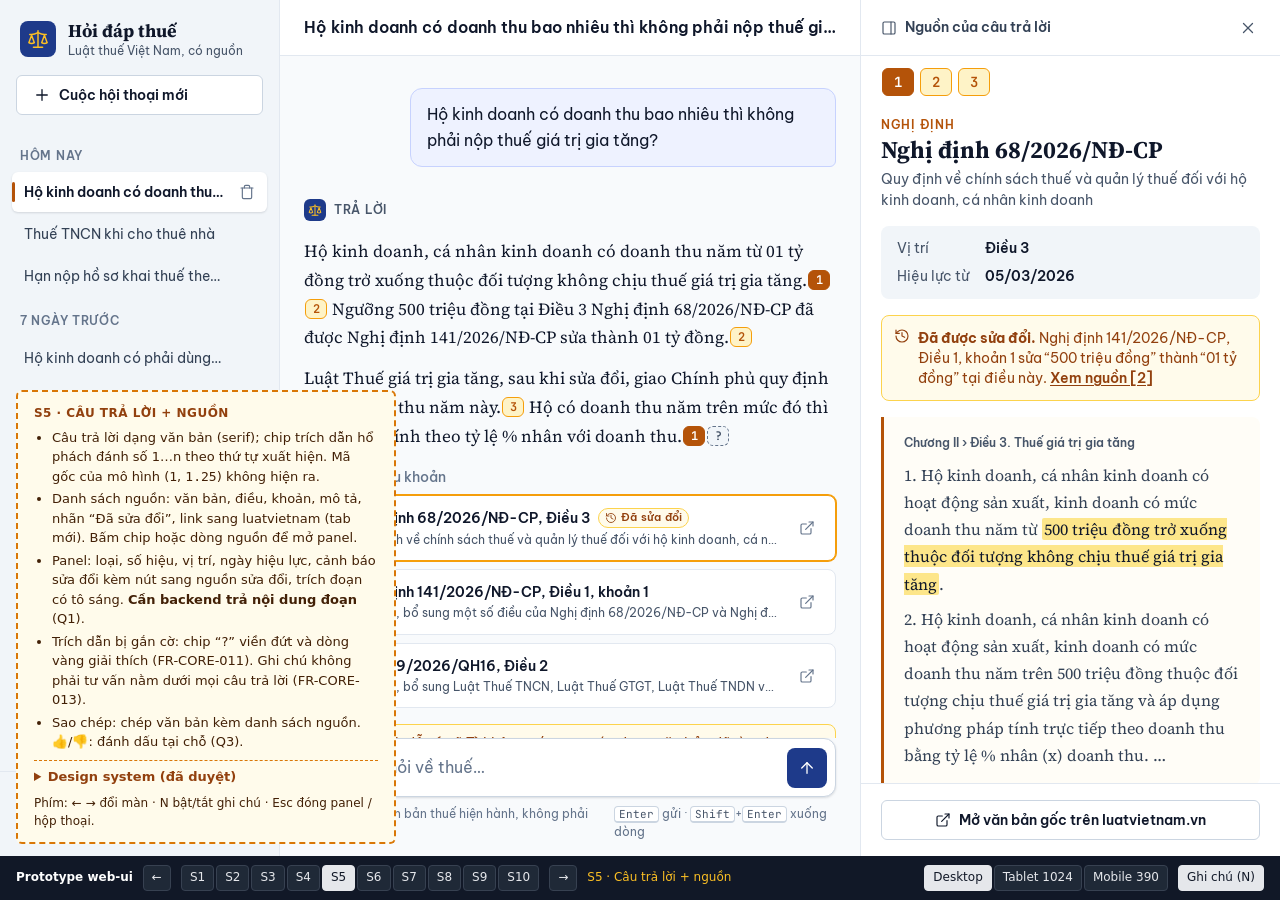
==== docs/discovery/prototypes/web-ui.html @ 2a1052ec "docs: add the web UI prototype and its notes - discovery input for the FastAPI page that replaces th" ====
<!doctype html>
<!--
  Prototype of branch feat/web-ui: the new web chat page (FastAPI + HTML/CSS/JS, replacing the Streamlit page).
  Discovery only: static page, simulated data, no backend call. Not product code and not a source of truth.
  Document names, numbers, dates, links and excerpts are the corpus's (data/enriched/chunks.jsonl, data/processed,
  2026-11-12 crawl); the questions, answers, history, timings and the flagged id are made up.
  Open directly in a browser from this folder. Notes: web-ui-notes.md.
  Screens are built by JS from TURNS/SCREENS below, in the shape the page's API is expected to return.
-->
<html lang="vi">
<head>
<meta charset="utf-8">
<meta name="viewport" content="width=device-width, initial-scale=1">
<title>Hỏi đáp thuế · Prototype</title>
<link rel="icon" href="data:image/svg+xml,%3Csvg xmlns='http://www.w3.org/2000/svg' viewBox='0 0 32 32'%3E%3Crect width='32' height='32' rx='7' fill='%231e3a8a'/%3E%3Cpath d='M16 8v16M10 24h12M8 12h3c2 0 3.5-.6 5-1.4 1.5.8 3 1.4 5 1.4h3M8 12l-2.5 6.5c.7.5 1.6.8 2.5.8s1.8-.3 2.5-.8zM24 12l-2.5 6.5c.7.5 1.6.8 2.5.8s1.8-.3 2.5-.8z' fill='none' stroke='%23fbbf24' stroke-width='1.6' stroke-linecap='round' stroke-linejoin='round'/%3E%3C/svg%3E">
<link rel="preconnect" href="https://fonts.googleapis.com"><link rel="preconnect" href="https://fonts.gstatic.com" crossorigin>
<link rel="stylesheet" href="https://fonts.googleapis.com/css2?family=Be+Vietnam+Pro:wght@400;500;600;700&family=JetBrains+Mono:wght@500;600&family=Source+Serif+4:opsz,wght@8..60,400;8..60,600;8..60,700&display=swap">
<style>
/* =====================================================================
   DESIGN TOKENS — "Văn bản pháp lý" (Trust & Authority, Swiss minimal)
   Approved 2026-11-18. The product stylesheet starts from this block.
   ===================================================================== */
:root {
  /* color — brand */
  --primary: #1e3a8a;          /* navy: primary button, links, focus */
  --primary-hover: #1e40af;
  --primary-soft: #eef2ff;     /* selected row, user bubble */
  --primary-soft-line: #c7d2fe;
  --on-primary: #ffffff;
  --accent: #b45309;           /* amber: citation chips, brand mark */
  --accent-soft: #fef3c7;
  --accent-line: #f59e0b;
  --brand-gold: #fbbf24;       /* scale icon on navy */
  /* color — neutrals */
  --bg: #f8fafc;
  --surface: #ffffff;
  --surface-2: #f1f5f9;        /* sidebar, facts box */
  --line: #e2e8f0;
  --line-strong: #cbd5e1;
  --ink: #0f172a;              /* 17.9:1 on --surface */
  --ink-2: #334155;            /* 10.4:1 */
  --muted: #475569;            /* 7.6:1 */
  --subtle: #64748b;           /* 4.8:1, captions only */
  /* color — status (always with an icon and text) */
  --warn-bg: #fffbeb; --warn-line: #fcd34d; --warn-ink: #92400e;
  --bad-bg: #fef2f2; --bad-line: #fca5a5; --bad-ink: #b91c1c; --bad: #dc2626;
  --ok-ink: #15803d;
  --excerpt-bg: #fffdf7; --mark: #fde68a;
  /* type */
  --font-ui: "Be Vietnam Pro", system-ui, -apple-system, "Segoe UI", sans-serif;
  --font-doc: "Source Serif 4", Georgia, "Times New Roman", serif;
  --font-mono: "JetBrains Mono", ui-monospace, Consolas, monospace;
  --fs-12: 12px; --fs-14: 14px; --fs-16: 16px; --fs-17: 17px; --fs-18: 18px; --fs-24: 24px; --fs-32: 32px;
  --lh-body: 1.65; --lh-ui: 1.45;
  /* space (4/8 grid) */
  --s-1: 4px; --s-2: 8px; --s-3: 12px; --s-4: 16px; --s-5: 20px; --s-6: 24px; --s-8: 32px; --s-10: 40px; --s-12: 48px;
  /* shape + depth */
  --r-sm: 6px; --r-md: 8px; --r-lg: 12px; --r-pill: 999px;
  --shadow-1: 0 1px 2px rgb(15 23 42 / .06), 0 1px 3px rgb(15 23 42 / .08);
  --shadow-2: 0 8px 24px rgb(15 23 42 / .12), 0 2px 6px rgb(15 23 42 / .08);
  --focus: 0 0 0 2px var(--surface), 0 0 0 4px var(--primary);
  --scrim: rgb(15 23 42 / .45);
  /* motion */
  --t-fast: 150ms; --t-base: 220ms; --ease-out: cubic-bezier(.2,.8,.2,1);
  /* layout */
  --w-sidebar: 280px; --w-panel: 420px; --w-read: 760px;
  /* z (inside .app) */
  --z-drawer: 40; --z-dialog: 50; --z-toast: 60;
}

/* ---------- base ---------- */
*, *::before, *::after { box-sizing: border-box; }
html, body { margin: 0; height: 100%; }
body { font-family: var(--font-ui); font-size: var(--fs-16); line-height: var(--lh-ui); color: var(--ink); background: var(--bg); -webkit-font-smoothing: antialiased; }
button, input, textarea { font: inherit; color: inherit; }
button { cursor: pointer; }
button:disabled { cursor: not-allowed; }
a { color: var(--primary); text-underline-offset: 2px; }
:focus-visible { outline: none; box-shadow: var(--focus); border-radius: var(--r-sm); }
.icon { width: 18px; height: 18px; flex: none; fill: none; stroke: currentColor; stroke-width: 1.75; stroke-linecap: round; stroke-linejoin: round; }
.icon-sm { width: 16px; height: 16px; }
.icon-xs { width: 12px; height: 12px; }
.sr-only { position: absolute; width: 1px; height: 1px; overflow: hidden; clip: rect(0 0 0 0); white-space: nowrap; }
.skip { position: absolute; left: var(--s-4); top: -60px; z-index: 200; background: var(--primary); color: var(--on-primary); padding: var(--s-2) var(--s-4); border-radius: var(--r-sm); }
.skip:focus { top: var(--s-4); }

/* ---------- buttons ---------- */
.btn { display: inline-flex; align-items: center; justify-content: center; gap: var(--s-2); min-height: 40px; padding: 0 var(--s-4); border-radius: var(--r-sm); border: 1px solid transparent; font-size: var(--fs-14); font-weight: 600; text-decoration: none; transition: background var(--t-fast), border-color var(--t-fast), color var(--t-fast); }
.btn-primary { background: var(--primary); color: var(--on-primary); }
.btn-primary:hover:not(:disabled) { background: var(--primary-hover); }
.btn-primary:disabled { background: var(--line-strong); color: var(--surface); }
.btn-outline { background: var(--surface); border-color: var(--line-strong); color: var(--ink); }
.btn-outline:hover { border-color: var(--primary); color: var(--primary); }
.btn-danger { background: var(--bad); color: #fff; }
.btn-danger:hover { background: var(--bad-ink); }
.btn-ghost { background: transparent; color: var(--muted); }
.btn-ghost:hover { background: var(--surface-2); color: var(--ink); }
.btn-icon { width: 40px; padding: 0; }
.btn-icon.sm { width: 32px; min-height: 32px; }
.btn[aria-pressed="true"] { color: var(--primary); background: var(--primary-soft); }
.spinner { width: 18px; height: 18px; border-radius: 50%; border: 2px solid currentColor; border-right-color: transparent; animation: spin .8s linear infinite; flex: none; }
@keyframes spin { to { transform: rotate(360deg); } }

/* ---------- prototype stage + device frames ---------- */
.stage { height: calc(100dvh - 44px); display: flex; align-items: center; justify-content: center; overflow: auto; }
.device { container: app / inline-size; position: relative; flex: none; width: 100%; height: 100%; }
.stage[data-device="tablet"], .stage[data-device="mobile"] { background: #1f2937; }
.stage[data-device="tablet"] .device { width: 1024px; height: min(768px, calc(100% - 32px)); border-radius: 12px; overflow: hidden; box-shadow: 0 20px 60px rgb(0 0 0 / .45); }
.stage[data-device="mobile"] .device { width: 390px; height: min(844px, calc(100% - 32px)); border-radius: 28px; overflow: hidden; box-shadow: 0 0 0 8px #0b0f19, 0 20px 60px rgb(0 0 0 / .5); }

/* ---------- app shell ---------- */
.app { position: relative; overflow: hidden; display: grid; grid-template-columns: var(--w-sidebar) minmax(0, 1fr) var(--w-panel); grid-template-rows: minmax(0, 1fr); height: 100%; background: var(--bg); }
.app.panel-closed { grid-template-columns: var(--w-sidebar) minmax(0, 1fr) 0; }
.app.panel-closed .panel { visibility: hidden; }

/* ---------- sidebar ---------- */
.sidebar { display: flex; flex-direction: column; min-height: 0; background: var(--surface-2); border-right: 1px solid var(--line); }
.brand { display: flex; align-items: center; gap: var(--s-3); padding: var(--s-5) var(--s-5) var(--s-4); }
.brand-mark { width: 36px; height: 36px; border-radius: var(--r-md); background: var(--primary); display: grid; place-items: center; color: var(--brand-gold); flex: none; }
.brand-mark .icon { width: 22px; height: 22px; stroke-width: 1.6; }
.brand-name { font-family: var(--font-doc); font-weight: 700; font-size: var(--fs-18); line-height: 1.2; }
.brand-sub { font-size: var(--fs-12); color: var(--muted); }
.side-close { display: none; margin-left: auto; }
.side-new { margin: 0 var(--s-4) var(--s-4); }
.side-new .btn { width: 100%; justify-content: flex-start; }
.history { flex: 1; overflow-y: auto; padding: 0 var(--s-3) var(--s-4); }
.history h2 { font-size: var(--fs-12); font-weight: 600; color: var(--subtle); text-transform: uppercase; letter-spacing: .06em; margin: var(--s-4) var(--s-2) var(--s-2); }
.history ul { list-style: none; margin: 0; padding: 0; display: flex; flex-direction: column; gap: 2px; }
.hist-row { position: relative; display: flex; align-items: center; border-radius: var(--r-sm); }
.hist-row:hover { background: var(--line); }
.hist-item { flex: 1; min-width: 0; display: flex; align-items: center; min-height: 40px; padding: var(--s-2) var(--s-2) var(--s-2) var(--s-3); border: 0; border-radius: var(--r-sm); background: transparent; text-align: left; font-size: var(--fs-14); color: var(--ink-2); }
.hist-item span { flex: 1; min-width: 0; overflow: hidden; text-overflow: ellipsis; white-space: nowrap; }
.hist-del { opacity: 0; color: var(--subtle); margin-right: 4px; }
.hist-row:hover .hist-del, .hist-row:focus-within .hist-del, .hist-row.current .hist-del { opacity: 1; }
.hist-del:hover { color: var(--bad-ink); background: var(--bad-bg); }
.hist-row.current { background: var(--surface); box-shadow: var(--shadow-1); }
.hist-row.current .hist-item { color: var(--ink); font-weight: 600; }
.hist-row.current::before { content: ""; position: absolute; left: 0; top: 10px; bottom: 10px; width: 3px; border-radius: 2px; background: var(--accent); }
.hist-empty { margin: var(--s-6) var(--s-2); padding: var(--s-4); border: 1px dashed var(--line-strong); border-radius: var(--r-md); font-size: var(--fs-14); color: var(--muted); text-align: center; }
.hist-empty .icon { width: 24px; height: 24px; color: var(--subtle); margin-bottom: var(--s-2); }
.side-foot { border-top: 1px solid var(--line); padding: var(--s-4) var(--s-5); font-size: var(--fs-12); color: var(--muted); display: flex; gap: var(--s-2); }
.side-foot button { all: unset; cursor: pointer; color: var(--primary); font-weight: 600; text-decoration: underline; text-underline-offset: 2px; }
.side-foot button:focus-visible { box-shadow: var(--focus); }

/* ---------- main column ---------- */
.main { display: flex; flex-direction: column; min-width: 0; min-height: 0; background: var(--bg); }
.topbar { display: flex; align-items: center; gap: var(--s-2); min-height: 56px; padding: 0 var(--s-4) 0 var(--s-6); border-bottom: 1px solid var(--line); background: var(--surface); }
.topbar h1 { flex: 1; min-width: 0; margin: 0; font-size: var(--fs-16); font-weight: 600; overflow: hidden; text-overflow: ellipsis; white-space: nowrap; }
.topbar .only-narrow { display: none; }
.thread { flex: 1; overflow-y: auto; }
.thread-inner { max-width: var(--w-read); min-height: 100%; margin: 0 auto; padding: var(--s-8) var(--s-6) var(--s-12); display: flex; flex-direction: column; gap: var(--s-8); }
.thread-inner.center { justify-content: center; }

/* user turn */
.q { align-self: flex-end; max-width: 80%; background: var(--primary-soft); border: 1px solid var(--primary-soft-line); padding: var(--s-3) var(--s-4); border-radius: var(--r-lg) var(--r-lg) var(--r-sm) var(--r-lg); line-height: var(--lh-body); overflow-wrap: anywhere; }

/* assistant turn: a document, not a bubble */
.a { display: flex; flex-direction: column; gap: var(--s-4); }
.a-head { display: flex; align-items: center; gap: var(--s-2); font-size: var(--fs-12); font-weight: 600; color: var(--muted); text-transform: uppercase; letter-spacing: .06em; }
.a-head .dot { width: 22px; height: 22px; border-radius: 6px; background: var(--primary); color: var(--brand-gold); display: grid; place-items: center; }
.a-head .dot .icon { width: 14px; height: 14px; }
.a-head .live { text-transform: none; letter-spacing: 0; font-weight: 500; display: inline-flex; align-items: center; gap: var(--s-2); color: var(--primary); }
.a-head .live .spinner { width: 14px; height: 14px; }
.a-head .elapsed { font-variant-numeric: tabular-nums; color: var(--subtle); text-transform: none; letter-spacing: 0; font-weight: 400; }
.a-body { font-family: var(--font-doc); font-size: var(--fs-17); line-height: 1.7; }
.a-body p { margin: 0 0 var(--s-3); }
.a-body p:last-child { margin-bottom: 0; }
.a-body.nf { color: var(--ink-2); }

/* citation chip — the signature element */
.cite { display: inline-flex; align-items: center; justify-content: center; min-width: 22px; height: 20px; margin: 0 1px; padding: 0 5px; vertical-align: 2px; border: 1px solid var(--accent-line); border-radius: var(--r-sm); background: var(--accent-soft); color: var(--accent); font-family: var(--font-mono); font-size: var(--fs-12); font-weight: 600; line-height: 1; transition: background var(--t-fast), color var(--t-fast); }
button.cite:hover, .cite[aria-current="true"] { background: var(--accent); color: #fff; border-color: var(--accent); }
.cite.flag { border-style: dashed; border-color: var(--subtle); background: var(--surface-2); color: var(--muted); }

/* sources */
.sources h3 { margin: 0 0 var(--s-2); font-size: var(--fs-14); font-weight: 600; color: var(--ink-2); }
.sources h3 .count { font-weight: 500; color: var(--subtle); }
.src-list { list-style: none; margin: 0; padding: 0; display: grid; gap: var(--s-2); }
.src { display: grid; grid-template-columns: auto minmax(0, 1fr) auto; align-items: center; gap: var(--s-3); padding: var(--s-3); border: 1px solid var(--line); border-radius: var(--r-md); background: var(--surface); transition: border-color var(--t-fast), box-shadow var(--t-fast); }
.src:hover { border-color: var(--line-strong); box-shadow: var(--shadow-1); }
.src.active { border-color: var(--accent-line); box-shadow: 0 0 0 1px var(--accent-line); }
.src-open { all: unset; display: contents; cursor: pointer; }
.src-open:focus-visible .src-title { box-shadow: var(--focus); }
.src .cite { margin: 0; }
.src-title { min-width: 0; font-size: var(--fs-14); font-weight: 600; color: var(--ink); border-radius: 2px; }
.src-title .name { display: flex; align-items: center; gap: var(--s-2); flex-wrap: wrap; }
.src-meta { display: block; font-size: var(--fs-12); color: var(--muted); font-weight: 400; margin-top: 2px; overflow: hidden; text-overflow: ellipsis; white-space: nowrap; }
.tag { display: inline-flex; align-items: center; gap: 4px; padding: 1px 6px; border-radius: var(--r-pill); font-size: 11px; font-weight: 600; letter-spacing: .02em; }
.tag-amended { background: var(--warn-bg); color: var(--warn-ink); border: 1px solid var(--warn-line); }
.src-ext { color: var(--subtle); display: inline-grid; place-items: center; width: 32px; height: 32px; border-radius: var(--r-sm); }
.src-ext:hover { color: var(--primary); background: var(--surface-2); }

/* callouts */
.callout { display: flex; gap: var(--s-2); align-items: flex-start; padding: var(--s-2) var(--s-3); border-radius: var(--r-md); font-size: var(--fs-14); line-height: var(--lh-ui); }
.callout .icon { margin-top: 1px; }
.callout-warn { background: var(--warn-bg); border: 1px solid var(--warn-line); color: var(--warn-ink); }
.callout-bad { background: var(--bad-bg); border: 1px solid var(--bad-line); color: var(--bad-ink); padding: var(--s-3) var(--s-4); }
.callout-bad .row { display: flex; gap: var(--s-2); margin-top: var(--s-3); }
.callout-tip { background: var(--surface); border: 1px solid var(--line); color: var(--ink-2); padding: var(--s-3) var(--s-4); }
.callout-tip ul { margin: var(--s-1) 0 0; padding-left: 18px; }
.callout-info { color: var(--muted); padding-left: 0; }

/* answer actions */
.a-actions { display: flex; align-items: center; gap: var(--s-1); margin-top: calc(var(--s-2) * -1); }
.a-actions .sep { flex: 1; }
.a-actions .time { font-size: var(--fs-12); color: var(--subtle); }

/* skeleton */
.skel { display: flex; flex-direction: column; gap: 10px; }
.skel i { display: block; height: 14px; border-radius: 4px; background: linear-gradient(90deg, var(--surface-2) 0%, var(--line) 50%, var(--surface-2) 100%); background-size: 200% 100%; animation: shimmer 1.4s ease-in-out infinite; }
@keyframes shimmer { from { background-position: 100% 0; } to { background-position: -100% 0; } }

/* status card (index loading / failed) */
.status { align-self: center; width: 100%; max-width: 520px; text-align: center; padding: var(--s-10) var(--s-8); background: var(--surface); border: 1px solid var(--line); border-radius: var(--r-lg); box-shadow: var(--shadow-1); }
.status .badge { width: 48px; height: 48px; margin: 0 auto var(--s-4); border-radius: 50%; display: grid; place-items: center; background: var(--primary-soft); color: var(--primary); }
.status .badge .spinner { width: 22px; height: 22px; }
.status.bad .badge { background: var(--bad-bg); color: var(--bad-ink); }
.status h2 { margin: 0; font-family: var(--font-doc); font-size: var(--fs-24); line-height: 1.3; }
.status p { margin: var(--s-2) 0 0; color: var(--muted); font-size: var(--fs-14); }
.status .bar { height: 4px; margin: var(--s-6) auto 0; max-width: 280px; border-radius: 2px; background: var(--surface-2); overflow: hidden; }
.status .bar i { display: block; width: 40%; height: 100%; background: var(--primary); border-radius: 2px; animation: indet 1.6s ease-in-out infinite; }
@keyframes indet { from { transform: translateX(-100%); } to { transform: translateX(250%); } }
.status .actions { margin-top: var(--s-6); display: flex; gap: var(--s-2); justify-content: center; }
.status code { font-family: var(--font-mono); font-size: var(--fs-12); background: var(--surface-2); padding: 1px 4px; border-radius: 4px; }

/* welcome */
.welcome { display: flex; flex-direction: column; gap: var(--s-4); }
.welcome .brand-mark { width: 48px; height: 48px; border-radius: var(--r-lg); }
.welcome .brand-mark .icon { width: 28px; height: 28px; }
.welcome h2 { margin: var(--s-2) 0 0; font-family: var(--font-doc); font-size: var(--fs-32); line-height: 1.2; font-weight: 700; text-wrap: balance; }
.welcome > p { margin: 0; color: var(--muted); font-size: var(--fs-16); line-height: var(--lh-body); }
.welcome ul { list-style: none; margin: var(--s-2) 0 0; padding: 0; display: grid; gap: var(--s-3); }
.welcome li { display: flex; gap: var(--s-3); align-items: flex-start; padding: var(--s-3) var(--s-4); background: var(--surface); border: 1px solid var(--line); border-radius: var(--r-md); font-size: var(--fs-14); color: var(--ink-2); }
.welcome li .ic { width: 32px; height: 32px; flex: none; border-radius: var(--r-sm); display: grid; place-items: center; background: var(--accent-soft); color: var(--accent); }
.welcome li b { display: block; color: var(--ink); margin-bottom: 2px; }

/* composer */
.composer-wrap { padding: 0 var(--s-6) var(--s-4); background: linear-gradient(to bottom, rgb(248 250 252 / 0), var(--bg) 24px); }
.composer { max-width: var(--w-read); margin: 0 auto; display: flex; align-items: flex-end; gap: var(--s-2); padding: var(--s-2) var(--s-2) var(--s-2) var(--s-4); background: var(--surface); border: 1px solid var(--line-strong); border-radius: var(--r-lg); box-shadow: var(--shadow-1); transition: border-color var(--t-fast), box-shadow var(--t-fast); }
.composer:focus-within { border-color: var(--primary); box-shadow: 0 0 0 3px rgb(30 58 138 / .15); }
.composer textarea { flex: 1; min-height: 40px; max-height: 200px; resize: none; border: 0; outline: 0; background: transparent; padding: 9px 0; font-size: var(--fs-16); line-height: 1.4; }
.composer textarea::placeholder { color: var(--subtle); }
.composer textarea:disabled { cursor: not-allowed; }
.composer.is-disabled { background: var(--surface-2); box-shadow: none; }
.composer .btn-primary { width: 40px; padding: 0; border-radius: var(--r-md); }
.composer-hint { max-width: var(--w-read); margin: var(--s-2) auto 0; display: flex; justify-content: space-between; gap: var(--s-4); font-size: var(--fs-12); color: var(--subtle); }
kbd { font-family: var(--font-mono); font-size: 11px; padding: 0 4px; border: 1px solid var(--line-strong); border-bottom-width: 2px; border-radius: 4px; background: var(--surface); color: var(--muted); }

/* ---------- source panel ---------- */
.panel { display: flex; flex-direction: column; min-height: 0; background: var(--surface); border-left: 1px solid var(--line); }
.panel-head { position: relative; display: flex; align-items: center; gap: var(--s-2); min-height: 56px; padding: 0 var(--s-3) 0 var(--s-5); border-bottom: 1px solid var(--line); }
.panel-head h2 { flex: 1; margin: 0; font-size: var(--fs-14); font-weight: 600; color: var(--ink-2); }
.panel-tabs { display: flex; gap: var(--s-1); padding: var(--s-3) var(--s-5) 0; }
.panel-tabs .cite { height: 28px; min-width: 32px; font-size: var(--fs-14); }
.panel-body { flex: 1; overflow-y: auto; padding: var(--s-5); display: flex; flex-direction: column; gap: var(--s-4); }
.doc-kind { font-size: var(--fs-12); font-weight: 600; color: var(--accent); text-transform: uppercase; letter-spacing: .08em; }
.doc-title { margin: 2px 0 0; font-family: var(--font-doc); font-size: var(--fs-24); line-height: 1.25; font-weight: 700; }
.doc-desc { margin: var(--s-1) 0 0; font-size: var(--fs-14); color: var(--muted); }
.facts { display: grid; grid-template-columns: auto 1fr; gap: var(--s-2) var(--s-4); margin: 0; font-size: var(--fs-14); padding: var(--s-3) var(--s-4); background: var(--surface-2); border-radius: var(--r-md); }
.facts dt { color: var(--muted); }
.facts dd { margin: 0; font-weight: 600; font-variant-numeric: tabular-nums; }
.excerpt { margin: 0; padding: var(--s-4) var(--s-4) var(--s-4) var(--s-5); border-left: 3px solid var(--accent); background: var(--excerpt-bg); border-radius: 0 var(--r-md) var(--r-md) 0; font-family: var(--font-doc); font-size: var(--fs-16); line-height: 1.7; color: var(--ink-2); }
.excerpt .loc { display: block; font-family: var(--font-ui); font-size: var(--fs-12); font-weight: 600; color: var(--muted); margin-bottom: var(--s-2); }
.excerpt mark { background: var(--mark); color: var(--ink); padding: 0 2px; border-radius: 2px; }
.excerpt p { margin: 0 0 var(--s-2); }
.excerpt p:last-child { margin: 0; }
.amend { display: flex; gap: var(--s-2); align-items: flex-start; padding: var(--s-3); border: 1px solid var(--warn-line); background: var(--warn-bg); border-radius: var(--r-md); font-size: var(--fs-14); color: var(--warn-ink); }
.amend button { all: unset; cursor: pointer; font-weight: 600; text-decoration: underline; text-underline-offset: 2px; }
.amend button:focus-visible { box-shadow: var(--focus); }
.panel-foot { padding: var(--s-4) var(--s-5); border-top: 1px solid var(--line); }
.panel-foot .btn { width: 100%; }

/* ---------- scrim, dialogs, toast ---------- */
.scrim { display: none; position: absolute; inset: 0; background: var(--scrim); z-index: calc(var(--z-drawer) - 1); }
.dlg-layer { position: absolute; inset: 0; z-index: var(--z-dialog); display: grid; grid-template: minmax(0, 1fr) / minmax(0, 1fr); place-items: center; padding: var(--s-4); background: var(--scrim); }
.dlg-layer[hidden] { display: none; }
.dlg { width: 100%; max-width: 440px; max-height: 100%; display: flex; flex-direction: column; background: var(--surface); border-radius: var(--r-lg); box-shadow: var(--shadow-2); }
.dlg.wide { max-width: 760px; height: min(720px, 100%); }
.dlg-head { display: flex; align-items: center; gap: var(--s-2); padding: var(--s-5) var(--s-4) var(--s-2) var(--s-6); }
.dlg-head h2 { flex: 1; margin: 0; font-family: var(--font-doc); font-size: var(--fs-24); line-height: 1.25; }
.dlg-body { padding: 0 var(--s-6) var(--s-4); color: var(--ink-2); font-size: var(--fs-16); line-height: var(--lh-body); }
.dlg-body p { margin: 0; }
.dlg-foot { display: flex; justify-content: flex-end; gap: var(--s-2); padding: var(--s-4) var(--s-6) var(--s-5); }
.docs-tools { padding: 0 var(--s-6) var(--s-3); display: flex; flex-direction: column; gap: var(--s-2); }
.docs-tools p { margin: 0; font-size: var(--fs-14); color: var(--muted); }
.search { display: flex; align-items: center; gap: var(--s-2); height: 40px; padding: 0 var(--s-3); border: 1px solid var(--line-strong); border-radius: var(--r-sm); color: var(--subtle); }
.search:focus-within { border-color: var(--primary); box-shadow: 0 0 0 3px rgb(30 58 138 / .15); }
.search input { flex: 1; min-width: 0; border: 0; outline: 0; background: transparent; font-size: var(--fs-14); color: var(--ink); }
.docs { flex: 1; overflow-y: auto; padding: 0 var(--s-6) var(--s-5); border-top: 1px solid var(--line); }
.docs h3 { position: sticky; top: 0; margin: 0; padding: var(--s-3) 0 var(--s-2); background: var(--surface); font-size: var(--fs-12); font-weight: 600; color: var(--subtle); text-transform: uppercase; letter-spacing: .06em; }
.docs ul { list-style: none; margin: 0; padding: 0; }
.doc-row { display: grid; grid-template-columns: minmax(0, 1fr) auto auto; gap: var(--s-3); align-items: center; padding: var(--s-2) 0; border-bottom: 1px solid var(--line); }
.doc-row b { display: block; font-size: var(--fs-14); }
.doc-row span { display: -webkit-box; -webkit-line-clamp: 2; -webkit-box-orient: vertical; overflow: hidden; font-size: var(--fs-12); color: var(--muted); }
.doc-row time { font-size: var(--fs-12); color: var(--muted); font-variant-numeric: tabular-nums; white-space: nowrap; }
.docs-none { padding: var(--s-6) 0; text-align: center; color: var(--muted); font-size: var(--fs-14); }
.toast { position: absolute; left: 50%; bottom: 100px; z-index: var(--z-toast); transform: translate(-50%, 8px); opacity: 0; pointer-events: none; display: flex; align-items: center; gap: var(--s-2); padding: var(--s-2) var(--s-4); border-radius: var(--r-md); background: var(--ink); color: #fff; font-size: var(--fs-14); box-shadow: var(--shadow-2); white-space: nowrap; transition: opacity var(--t-base) var(--ease-out), transform var(--t-base) var(--ease-out); }
.toast.show { opacity: 1; transform: translate(-50%, 0); }
.toast .icon { color: #86efac; }

/* ---------- responsive: container queries on the app's box ---------- */
@container app (max-width: 1279px) {
  .app, .app.panel-closed { grid-template-columns: var(--w-sidebar) minmax(0, 1fr); }
  .panel { position: absolute; top: 0; right: 0; bottom: 0; width: min(var(--w-panel), 92%); z-index: var(--z-drawer); box-shadow: var(--shadow-2); transition: transform var(--t-base) var(--ease-out); }
  .app.panel-closed .panel { transform: translateX(100%); }
  .app:not(.panel-closed) .scrim { display: block; }
}
@container app (max-width: 899px) {
  .app, .app.panel-closed { grid-template-columns: minmax(0, 1fr); }
  .sidebar { position: absolute; top: 0; left: 0; bottom: 0; width: min(var(--w-sidebar), 86%); z-index: var(--z-drawer); transform: translateX(-100%); transition: transform var(--t-base) var(--ease-out); }
  .app.side-open .sidebar { transform: none; box-shadow: var(--shadow-2); }
  .app.side-open .scrim { display: block; }
  .side-close { display: inline-flex; }
  .topbar { padding-left: var(--s-2); padding-right: var(--s-2); }
  .topbar .only-narrow { display: inline-flex; }
  .thread-inner { padding: var(--s-6) var(--s-4) var(--s-10); gap: var(--s-6); }
  .q { max-width: 92%; }
  .composer-wrap { padding: 0 var(--s-3) var(--s-3); }
  .composer-hint .kbd-hint { display: none; }
  .welcome h2 { font-size: var(--fs-24); }
  /* panel becomes a bottom sheet */
  .panel { top: auto; left: 0; width: 100%; height: 82%; border-left: 0; border-radius: var(--r-lg) var(--r-lg) 0 0; }
  .app.panel-closed .panel { transform: translateY(100%); }
  .panel-head::before { content: ""; position: absolute; left: 50%; top: 6px; width: 36px; height: 4px; margin-left: -18px; border-radius: 2px; background: var(--line-strong); }
  /* dialogs become sheets */
  .dlg-layer { place-items: end stretch; padding: 0; }
  .dlg, .dlg.wide { max-width: none; border-radius: var(--r-lg) var(--r-lg) 0 0; }
  .dlg.wide { height: 90%; }
  .dlg-head, .dlg-body, .dlg-foot, .docs-tools, .docs { padding-left: var(--s-4); padding-right: var(--s-4); }
  .dlg-foot .btn { flex: 1; }
  .doc-row { grid-template-columns: minmax(0, 1fr) auto; }
  .doc-row time { display: none; }
  .status { padding: var(--s-8) var(--s-5); }
}
@media (prefers-reduced-motion: reduce) {
  *, *::before, *::after { transition-duration: 0ms !important; animation-duration: 0ms !important; animation-iteration-count: 1 !important; scroll-behavior: auto !important; }
}

/* =====================================================================
   PROTOTYPE CHROME — not product
   ===================================================================== */
.proto { position: fixed; left: 0; right: 0; bottom: 0; z-index: 100; height: 44px; display: flex; align-items: center; gap: 10px; padding: 0 16px; background: #111827; color: #e5e7eb; font: 12px/1.3 system-ui, sans-serif; overflow-x: auto; white-space: nowrap; }
.proto b { color: #fff; }
.proto button { min-height: 26px; padding: 0 8px; font-size: 12px; background: #1f2937; color: #e5e7eb; border: 1px solid #374151; border-radius: 4px; }
.proto button:hover { background: #374151; }
.proto button[aria-pressed="true"] { background: #e5e7eb; color: #111827; border-color: #e5e7eb; }
.proto .seg { display: inline-flex; gap: 2px; }
.proto .gap { flex: 1; }
.proto .cur { color: #fbbf24; min-width: 220px; }
.pnote { position: fixed; left: 16px; bottom: 56px; z-index: 99; width: 380px; max-width: calc(100vw - 32px); max-height: calc(100dvh - 120px); overflow: auto; background: #fffbeb; border: 2px dashed #d97706; border-radius: 6px; padding: 12px 16px; font: 13px/1.5 system-ui, sans-serif; color: #422006; }
.pnote[hidden] { display: none; }
.pnote h2 { font-size: 12px; text-transform: uppercase; letter-spacing: .04em; color: #92400e; margin: 0 0 6px; }
.pnote ul { margin: 4px 0 8px; padding-left: 18px; }
.pnote li { margin: 3px 0; }
.pnote details { border-top: 1px dashed #d97706; margin-top: 8px; padding-top: 6px; }
.pnote summary { cursor: pointer; font-weight: 600; color: #92400e; }
.swatches { display: grid; grid-template-columns: repeat(4, 1fr); gap: 6px; margin: 6px 0 10px; }
.sw { display: flex; flex-direction: column; gap: 2px; font: 11px/1.2 ui-monospace, monospace; }
.sw i { display: block; height: 24px; border-radius: 4px; border: 1px solid rgb(0 0 0 / .1); }
</style>
</head>
<body>

<!-- Lucide icons (ISC), as a sprite -->
<svg width="0" height="0" style="position:absolute" aria-hidden="true">
  <symbol id="i-scale" viewBox="0 0 24 24"><path d="m16 16 3-8 3 8c-.87.65-1.92 1-3 1s-2.13-.35-3-1Z"/><path d="m2 16 3-8 3 8c-.87.65-1.92 1-3 1s-2.13-.35-3-1Z"/><path d="M7 21h10"/><path d="M12 3v18"/><path d="M3 7h2c2 0 5-1 7-2 2 1 5 2 7 2h2"/></symbol>
  <symbol id="i-plus" viewBox="0 0 24 24"><path d="M5 12h14"/><path d="M12 5v14"/></symbol>
  <symbol id="i-msg" viewBox="0 0 24 24"><path d="M21 15a2 2 0 0 1-2 2H7l-4 4V5a2 2 0 0 1 2-2h14a2 2 0 0 1 2 2z"/></symbol>
  <symbol id="i-copy" viewBox="0 0 24 24"><rect width="14" height="14" x="8" y="8" rx="2" ry="2"/><path d="M4 16c-1.1 0-2-.9-2-2V4c0-1.1.9-2 2-2h10c1.1 0 2 .9 2 2"/></symbol>
  <symbol id="i-up" viewBox="0 0 24 24"><path d="M7 10v12"/><path d="M15 5.88 14 10h5.83a2 2 0 0 1 1.92 2.56l-2.33 8A2 2 0 0 1 17.5 22H4a2 2 0 0 1-2-2v-8a2 2 0 0 1 2-2h2.76a2 2 0 0 0 1.79-1.11L12 2a3.13 3.13 0 0 1 3 3.88Z"/></symbol>
  <symbol id="i-down" viewBox="0 0 24 24"><path d="M17 14V2"/><path d="M9 18.12 10 14H4.17a2 2 0 0 1-1.92-2.56l2.33-8A2 2 0 0 1 6.5 2H20a2 2 0 0 1 2 2v8a2 2 0 0 1-2 2h-2.76a2 2 0 0 0-1.79 1.11L12 22a3.13 3.13 0 0 1-3-3.88Z"/></symbol>
  <symbol id="i-ext" viewBox="0 0 24 24"><path d="M15 3h6v6"/><path d="M10 14 21 3"/><path d="M18 13v6a2 2 0 0 1-2 2H5a2 2 0 0 1-2-2V8a2 2 0 0 1 2-2h6"/></symbol>
  <symbol id="i-x" viewBox="0 0 24 24"><path d="M18 6 6 18"/><path d="m6 6 12 12"/></symbol>
  <symbol id="i-send" viewBox="0 0 24 24"><path d="m5 12 7-7 7 7"/><path d="M12 19V5"/></symbol>
  <symbol id="i-info" viewBox="0 0 24 24"><circle cx="12" cy="12" r="10"/><path d="M12 16v-4"/><path d="M12 8h.01"/></symbol>
  <symbol id="i-warn" viewBox="0 0 24 24"><path d="m21.73 18-8-14a2 2 0 0 0-3.48 0l-8 14A2 2 0 0 0 4 21h16a2 2 0 0 0 1.73-3"/><path d="M12 9v4"/><path d="M12 17h.01"/></symbol>
  <symbol id="i-alert" viewBox="0 0 24 24"><circle cx="12" cy="12" r="10"/><path d="M12 8v4"/><path d="M12 16h.01"/></symbol>
  <symbol id="i-history" viewBox="0 0 24 24"><path d="M3 12a9 9 0 1 0 9-9 9.75 9.75 0 0 0-6.74 2.74L3 8"/><path d="M3 3v5h5"/><path d="M12 7v5l4 2"/></symbol>
  <symbol id="i-menu" viewBox="0 0 24 24"><path d="M4 6h16"/><path d="M4 12h16"/><path d="M4 18h16"/></symbol>
  <symbol id="i-book" viewBox="0 0 24 24"><path d="M12 7v14"/><path d="M3 18a1 1 0 0 1-1-1V4a1 1 0 0 1 1-1h5a4 4 0 0 1 4 4 4 4 0 0 1 4-4h5a1 1 0 0 1 1 1v13a1 1 0 0 1-1 1h-6a3 3 0 0 0-3 3 3 3 0 0 0-3-3z"/></symbol>
  <symbol id="i-panel" viewBox="0 0 24 24"><rect width="18" height="18" x="3" y="3" rx="2"/><path d="M15 3v18"/></symbol>
  <symbol id="i-check" viewBox="0 0 24 24"><path d="M20 6 9 17l-5-5"/></symbol>
  <symbol id="i-trash" viewBox="0 0 24 24"><path d="M3 6h18"/><path d="M19 6v14c0 1-1 2-2 2H7c-1 0-2-1-2-2V6"/><path d="M8 6V4c0-1 1-2 2-2h4c1 0 2 1 2 2v2"/></symbol>
  <symbol id="i-retry" viewBox="0 0 24 24"><path d="M3 12a9 9 0 0 1 9-9 9.75 9.75 0 0 1 6.74 2.74L21 8"/><path d="M21 3v5h-5"/><path d="M21 12a9 9 0 0 1-9 9 9.75 9.75 0 0 1-6.74-2.74L3 16"/><path d="M8 16H3v5"/></symbol>
  <symbol id="i-search" viewBox="0 0 24 24"><circle cx="11" cy="11" r="8"/><path d="m21 21-4.3-4.3"/></symbol>
  <symbol id="i-quote" viewBox="0 0 24 24"><path d="M16 3a2 2 0 0 0-2 2v6a2 2 0 0 0 2 2 1 1 0 0 1 1 1v1a2 2 0 0 1-2 2 1 1 0 0 0-1 1v2a1 1 0 0 0 1 1 6 6 0 0 0 6-6V5a2 2 0 0 0-2-2z"/><path d="M5 3a2 2 0 0 0-2 2v6a2 2 0 0 0 2 2 1 1 0 0 1 1 1v1a2 2 0 0 1-2 2 1 1 0 0 0-1 1v2a1 1 0 0 0 1 1 6 6 0 0 0 6-6V5a2 2 0 0 0-2-2z"/></symbol>
  <symbol id="i-edit" viewBox="0 0 24 24"><path d="M12 20h9"/><path d="M16.38 3.62a1 1 0 0 1 3 3L7.37 18.64a2 2 0 0 1-.86.5l-2.87.84a.5.5 0 0 1-.62-.62l.84-2.87a2 2 0 0 1 .5-.86z"/></symbol>
</svg>

<a class="skip" href="#composer-input">Bỏ qua đến ô đặt câu hỏi</a>

<div class="stage" id="stage" data-device="desktop">
 <div class="device">
  <div class="app" id="app">

    <!-- ============ SIDEBAR ============ -->
    <aside class="sidebar" aria-label="Hội thoại">
      <div class="brand">
        <div class="brand-mark" aria-hidden="true"><svg class="icon"><use href="#i-scale"/></svg></div>
        <div>
          <div class="brand-name">Hỏi đáp thuế</div>
          <div class="brand-sub">Luật thuế Việt Nam, có nguồn</div>
        </div>
        <button class="btn btn-ghost btn-icon side-close" type="button" data-act="close-side" aria-label="Đóng danh sách hội thoại"><svg class="icon"><use href="#i-x"/></svg></button>
      </div>
      <div class="side-new">
        <button class="btn btn-outline" type="button" data-act="new"><svg class="icon" aria-hidden="true"><use href="#i-plus"/></svg>Cuộc hội thoại mới</button>
      </div>
      <nav class="history" id="history" aria-label="Lịch sử hội thoại"></nav>
      <div class="side-foot">
        <svg class="icon icon-sm" aria-hidden="true"><use href="#i-book"/></svg>
        <div>Trả lời từ 30 luật, nghị định, thông tư thuế hiện hành, cập nhật 12/11/2026. <button type="button" data-act="docs">Xem danh sách</button></div>
      </div>
    </aside>

    <!-- ============ MAIN ============ -->
    <main class="main" id="main">
      <header class="topbar">
        <button class="btn btn-ghost btn-icon only-narrow" type="button" data-act="open-side" aria-label="Mở danh sách hội thoại"><svg class="icon"><use href="#i-menu"/></svg></button>
        <h1 id="title"></h1>
        <button class="btn btn-ghost btn-icon only-narrow" type="button" data-act="new" aria-label="Cuộc hội thoại mới"><svg class="icon"><use href="#i-plus"/></svg></button>
      </header>
      <div class="thread" id="thread"><div class="thread-inner" id="thread-inner" aria-live="polite"></div></div>
      <div class="composer-wrap">
        <form class="composer" id="composer">
          <label for="composer-input" class="sr-only">Câu hỏi</label>
          <textarea id="composer-input" rows="1" placeholder="Đặt câu hỏi về thuế…"></textarea>
          <button class="btn btn-primary" type="submit" id="send" aria-label="Gửi câu hỏi"><svg class="icon"><use href="#i-send"/></svg></button>
        </form>
        <div class="composer-hint">
          <span>Chỉ trả lời từ văn bản thuế hiện hành, không phải tư vấn.</span>
          <span class="kbd-hint"><kbd>Enter</kbd> gửi · <kbd>Shift</kbd>+<kbd>Enter</kbd> xuống dòng</span>
        </div>
      </div>
    </main>

    <!-- ============ SOURCE PANEL ============ -->
    <div class="scrim" data-act="scrim"></div>
    <aside class="panel" id="panel" aria-labelledby="panel-h">
      <div class="panel-head">
        <svg class="icon icon-sm" aria-hidden="true" style="color:var(--muted)"><use href="#i-panel"/></svg>
        <h2 id="panel-h">Nguồn của câu trả lời</h2>
        <button class="btn btn-ghost btn-icon" type="button" data-act="close-panel" aria-label="Đóng panel nguồn"><svg class="icon"><use href="#i-x"/></svg></button>
      </div>
      <div class="panel-tabs" id="panel-tabs" role="tablist" aria-label="Chọn nguồn"></div>
      <div class="panel-body" id="panel-body" role="tabpanel"></div>
      <div class="panel-foot">
        <a class="btn btn-outline" id="panel-link" href="#" target="_blank" rel="noopener"><svg class="icon icon-sm" aria-hidden="true"><use href="#i-ext"/></svg>Mở văn bản gốc trên luatvietnam.vn</a>
      </div>
    </aside>

    <!-- ============ DIALOGS ============ -->
    <div class="dlg-layer" id="dlg-delete" hidden data-act="dlg-bg">
      <div class="dlg" role="alertdialog" aria-modal="true" aria-labelledby="del-h" aria-describedby="del-d">
        <div class="dlg-head"><h2 id="del-h">Xóa hội thoại?</h2></div>
        <div class="dlg-body"><p id="del-d">“<b id="del-name"></b>” sẽ bị xóa khỏi trình duyệt này. Không khôi phục được.</p></div>
        <div class="dlg-foot">
          <button class="btn btn-outline" type="button" data-act="dlg-close">Hủy</button>
          <button class="btn btn-danger" type="button" data-act="del-confirm"><svg class="icon icon-sm" aria-hidden="true"><use href="#i-trash"/></svg>Xóa</button>
        </div>
      </div>
    </div>

    <div class="dlg-layer" id="dlg-docs" hidden data-act="dlg-bg">
      <div class="dlg wide" role="dialog" aria-modal="true" aria-labelledby="docs-h">
        <div class="dlg-head">
          <h2 id="docs-h">Văn bản dùng để trả lời</h2>
          <button class="btn btn-ghost btn-icon" type="button" data-act="dlg-close" aria-label="Đóng"><svg class="icon"><use href="#i-x"/></svg></button>
        </div>
        <div class="docs-tools">
          <p>30 văn bản thuế hiện hành, lấy từ luatvietnam.vn ngày 12/11/2026. Câu hỏi ngoài các văn bản này sẽ được trả lời là không tìm thấy.</p>
          <label class="search"><svg class="icon icon-sm" aria-hidden="true"><use href="#i-search"/></svg><span class="sr-only">Lọc văn bản</span><input id="docs-q" type="search" placeholder="Lọc theo số hiệu hoặc tên, ví dụ “68/2026” hay “thu nhập cá nhân”"></label>
        </div>
        <div class="docs" id="docs"></div>
      </div>
    </div>

    <div class="toast" id="toast" role="status"><svg class="icon icon-sm" aria-hidden="true"><use href="#i-check"/></svg><span id="toast-t"></span></div>
  </div>
 </div>
</div>

<!-- ============ PROTOTYPE CHROME ============ -->
<div class="proto" role="region" aria-label="Điều khiển prototype">
  <b>Prototype web-ui</b>
  <button type="button" id="p-prev" aria-label="Màn trước">←</button>
  <span class="seg" id="p-screens"></span>
  <button type="button" id="p-next" aria-label="Màn sau">→</button>
  <span class="cur" id="p-cur"></span>
  <span class="gap"></span>
  <span class="seg" id="p-device">
    <button type="button" data-device="desktop" aria-pressed="true">Desktop</button>
    <button type="button" data-device="tablet" aria-pressed="false">Tablet 1024</button>
    <button type="button" data-device="mobile" aria-pressed="false">Mobile 390</button>
  </span>
  <button type="button" id="p-note" aria-pressed="true">Ghi chú (N)</button>
</div>

<aside class="pnote" id="pnote" aria-label="Ghi chú cho người review">
  <h2 id="pn-h"></h2>
  <ul id="pn-list"></ul>
  <details>
    <summary>Design system (đã duyệt)</summary>
    <div class="swatches">
      <div class="sw"><i style="background:#1e3a8a"></i>primary</div>
      <div class="sw"><i style="background:#b45309"></i>accent</div>
      <div class="sw"><i style="background:#fef3c7"></i>accent-soft</div>
      <div class="sw"><i style="background:#eef2ff"></i>primary-soft</div>
      <div class="sw"><i style="background:#0f172a"></i>ink</div>
      <div class="sw"><i style="background:#475569"></i>muted</div>
      <div class="sw"><i style="background:#fffbeb;border-color:#fcd34d"></i>warn</div>
      <div class="sw"><i style="background:#fef2f2;border-color:#fca5a5"></i>bad</div>
    </div>
    <div style="font-family:var(--font-doc);font-size:16px">Source Serif 4: câu trả lời, tiêu đề</div>
    <div style="font-family:var(--font-ui);font-size:14px">Be Vietnam Pro: giao diện</div>
    <div style="font-family:var(--font-mono);font-size:12px">JetBrains Mono: chip trích dẫn</div>
  </details>
  <p style="margin:8px 0 0;font-size:12px">Phím: ← → đổi màn · N bật/tắt ghi chú · Esc đóng panel / hộp thoại.</p>
</aside>

<script>
/* =====================================================================
   DATA — shaped as the page's API is expected to return it (see notes §4).
   Document facts and excerpts: the corpus. Questions, answers, timings: simulated.
   ===================================================================== */
const NOT_FOUND = "Không tìm thấy quy định trả lời câu hỏi này trong các văn bản hiện có.";
const ERROR = "Chưa trả lời được lúc này, vui lòng thử lại sau.";

const SRC = {
  nd68_d3: {
    doc_id: "427630", kind: "Nghị định", document: "Nghị định 68/2026/NĐ-CP", where: "Điều 3",
    desc: "Quy định về chính sách thuế và quản lý thuế đối với hộ kinh doanh, cá nhân kinh doanh",
    loc: "Chương II › Điều 3. Thuế giá trị gia tăng", effective: "05/03/2026",
    amended_by: { doc_id: "433387", text: "Nghị định 141/2026/NĐ-CP, Điều 1, khoản 1 sửa “500 triệu đồng” thành “01 tỷ đồng” tại điều này." },
    excerpt: ["1. Hộ kinh doanh, cá nhân kinh doanh có hoạt động sản xuất, kinh doanh có mức doanh thu năm từ <mark>500 triệu đồng trở xuống thuộc đối tượng không chịu thuế giá trị gia tăng</mark>.",
              "2. Hộ kinh doanh, cá nhân kinh doanh có hoạt động sản xuất, kinh doanh có mức doanh thu năm trên 500 triệu đồng thuộc đối tượng chịu thuế giá trị gia tăng và áp dụng phương pháp tính trực tiếp theo doanh thu bằng tỷ lệ % nhân (x) doanh thu. …"],
    url: "https://luatvietnam.vn/thue/nghi-dinh-68-2026-nd-cp-chinh-sach-va-quan-ly-thue-cho-ho-kinh-doanh-ca-nhan-427630-d1.html"
  },
  nd68_d4: {
    doc_id: "427630", kind: "Nghị định", document: "Nghị định 68/2026/NĐ-CP", where: "Điều 4",
    desc: "Quy định về chính sách thuế và quản lý thuế đối với hộ kinh doanh, cá nhân kinh doanh",
    loc: "Chương II › Điều 4. Thuế thu nhập cá nhân", effective: "05/03/2026",
    amended_by: { doc_id: "433387", text: "Nghị định 141/2026/NĐ-CP, Điều 1, khoản 1 sửa “500 triệu đồng” thành “01 tỷ đồng” tại điều này." },
    excerpt: ["1. Cá nhân cư trú có hoạt động sản xuất, kinh doanh, bao gồm cả cá nhân đăng ký thành lập hộ kinh doanh hoặc người được các thành viên hộ gia đình ủy quyền làm người đại diện hộ kinh doanh (sau đây gọi là cá nhân kinh doanh) có mức doanh thu năm từ <mark>500 triệu đồng trở xuống không phải nộp thuế thu nhập cá nhân</mark>.",
              "2. Cá nhân kinh doanh có doanh thu năm trên mức doanh thu quy định tại khoản 1 Điều này thực hiện nộp thuế theo quy định tại <mark>Điều 7 Luật Thuế thu nhập cá nhân số 109/2025/QH15</mark>. …"],
    url: "https://luatvietnam.vn/thue/nghi-dinh-68-2026-nd-cp-chinh-sach-va-quan-ly-thue-cho-ho-kinh-doanh-ca-nhan-427630-d1.html"
  },
  nd141_d1k1: {
    doc_id: "433387", kind: "Nghị định", document: "Nghị định 141/2026/NĐ-CP", where: "Điều 1, khoản 1",
    desc: "Sửa đổi, bổ sung một số điều của Nghị định 68/2026/NĐ-CP và Nghị định 320/2025/NĐ-CP",
    loc: "Điều 1 › Khoản 1", effective: "01/01/2026",
    excerpt: ["1. Sửa đổi cụm từ <mark>“500 triệu đồng” thành “01 tỷ đồng” tại Điều 3, Điều 4</mark>, khoản 1 Điều 8, Điều 9, Điều 10, khoản 3 Điều 11, khoản 1 và khoản 2 Điều 12, khoản 4 Điều 17, khoản 3 Điều 18 Nghị định số 68/2026/NĐ-CP."],
    url: "https://luatvietnam.vn/thue/nghi-dinh-141-2026-nd-cp-sua-doi-chinh-sach-thue-cho-ho-kinh-doanh-va-ca-nhan-kinh-doanh-433387-d1.html"
  },
  l09_d2: {
    doc_id: "434729", kind: "Luật", document: "Luật 09/2026/QH16", where: "Điều 2",
    desc: "Sửa đổi, bổ sung Luật Thuế TNCN, Luật Thuế GTGT, Luật Thuế TNDN và Luật Thuế TTĐB",
    loc: "Điều 2 › sửa khoản 25 Điều 5 Luật Thuế giá trị gia tăng", effective: "01/01/2026",
    excerpt: ["“25. Hàng hóa, dịch vụ của hộ, cá nhân sản xuất, kinh doanh có <mark>doanh thu năm từ mức quy định của Chính phủ trở xuống</mark>; tài sản của tổ chức, cá nhân không kinh doanh, không phải là người nộp thuế giá trị gia tăng bán ra; … Căn cứ các chỉ số kinh tế vĩ mô, khả năng cân đối ngân sách, Chính phủ quy định mức doanh thu năm tại khoản này phù hợp với bối cảnh kinh tế - xã hội trong từng thời kỳ.”"],
    url: "https://luatvietnam.vn/thue/luat-thue-sua-doi-2026-so-09-2026-qh16-434729-d1.html"
  }
};

/* A turn: sentences carry citation numbers into `sources` (1-based); a string is a flagged id. */
const T_VAT = {
  question: "Hộ kinh doanh có doanh thu bao nhiêu thì không phải nộp thuế giá trị gia tăng?",
  sentences: [
    { text: "Hộ kinh doanh, cá nhân kinh doanh có doanh thu năm từ 01 tỷ đồng trở xuống thuộc đối tượng không chịu thuế giá trị gia tăng.", cites: [1, 2] },
    { text: "Ngưỡng 500 triệu đồng tại Điều 3 Nghị định 68/2026/NĐ-CP đã được Nghị định 141/2026/NĐ-CP sửa thành 01 tỷ đồng.", cites: [2] },
    { text: "Luật Thuế giá trị gia tăng, sau khi sửa đổi, giao Chính phủ quy định mức doanh thu năm này.", cites: [3], para: true },
    { text: "Hộ có doanh thu năm trên mức đó thì chịu thuế, tính theo tỷ lệ % nhân với doanh thu.", cites: [1, "7"] }
  ],
  sources: [SRC.nd68_d3, SRC.nd141_d1k1, SRC.l09_d2], flagged: ["7"], seconds: "5,8"
};
const T_PIT = {
  question: "Còn thuế thu nhập cá nhân thì sao?",
  sentences: [
    { text: "Cá nhân kinh doanh có doanh thu năm từ 01 tỷ đồng trở xuống không phải nộp thuế thu nhập cá nhân.", cites: [1, 2] },
    { text: "Ngưỡng 500 triệu đồng tại Điều 4 Nghị định 68/2026/NĐ-CP cũng đã được Nghị định 141/2026/NĐ-CP sửa thành 01 tỷ đồng.", cites: [2] },
    { text: "Cá nhân kinh doanh có doanh thu năm trên mức này nộp thuế theo Điều 7 Luật Thuế thu nhập cá nhân số 109/2025/QH15.", cites: [1] }
  ],
  sources: [SRC.nd68_d4, SRC.nd141_d1k1], flagged: [], seconds: "2,9"
};
const T_NF = { question: "Mức phạt khi nộp chậm tờ khai thuế thu nhập doanh nghiệp là bao nhiêu?", not_found: true, sentences: [], sources: [], flagged: [], seconds: "3,1" };
const T_ERR = { question: "Thuế suất thuế tiêu thụ đặc biệt với rượu từ 20 độ trở lên là bao nhiêu?", error: true };
const T_PENDING = { question: T_VAT.question, pending: true };

const HISTORY = [
  { group: "Hôm nay", items: ["Thuế TNCN khi cho thuê nhà", "Hạn nộp hồ sơ khai thuế theo quý"] },
  { group: "7 ngày trước", items: ["Hộ kinh doanh có phải dùng hóa đơn điện tử?", "Khấu trừ thuế GTGT đầu vào", "Đăng ký mã số thuế cho người phụ thuộc"] }
];

const DOCS = [
  ["Luật", "48/2024/QH15", "Thuế giá trị gia tăng", "01/07/2025", "luat-thue-gia-tri-gia-tang-2024-so-48-2024-qh15-379409-d1"],
  ["Luật", "149/2025/QH15", "Sửa đổi, bổ sung một số điều của Luật Thuế giá trị gia tăng", "01/01/2026", "luat-thue-gia-tri-gia-tang-sua-doi-2025-so-149-2025-qh15-421739-d1"],
  ["Luật", "67/2025/QH15", "Thuế thu nhập doanh nghiệp", "01/10/2025", "luat-thue-thu-nhap-doanh-nghiep-2025-so-67-2025-qh15-404386-d1"],
  ["Luật", "66/2025/QH15", "Thuế tiêu thụ đặc biệt", "01/01/2026", "luat-thue-tieu-thu-dac-biet-2025-so-66-2025-qh15-405694-d1"],
  ["Luật", "108/2025/QH15", "Quản lý thuế", "01/01/2026", "luat-quan-ly-thue-2025-so-108-2025-qh15-421539-d1"],
  ["Luật", "109/2025/QH15", "Thuế thu nhập cá nhân", "01/07/2026", "luat-thue-thu-nhap-ca-nhan-2025-so-109-2025-qh15-422733-d1"],
  ["Luật", "09/2026/QH16", "Sửa đổi, bổ sung một số điều của Luật Thuế thu nhập cá nhân, Luật Thuế giá trị gia tăng, Luật Thuế thu nhập doanh nghiệp và Luật Thuế tiêu thụ đặc biệt", "01/01/2026", "luat-thue-sua-doi-2026-so-09-2026-qh16-434729-d1"],
  ["Nghị định", "181/2025/NĐ-CP", "Quy định chi tiết thi hành một số điều của Luật Thuế giá trị gia tăng", "01/07/2025", "nghi-dinh-181-2025-nd-cp-huong-dan-luat-thue-gia-tri-gia-tang-404357-d1"],
  ["Nghị định", "320/2025/NĐ-CP", "Quy định chi tiết một số điều và biện pháp để tổ chức, hướng dẫn thi hành Luật Thuế thu nhập doanh nghiệp", "15/12/2025", "nghi-dinh-320-2025-nd-cp-huong-dan-thi-hanh-luat-thue-thu-nhap-doanh-nghiep-chi-tiet-421582-d1"],
  ["Nghị định", "359/2025/NĐ-CP", "Sửa đổi, bổ sung một số điều của Nghị định 181/2025/NĐ-CP quy định chi tiết thi hành một số điều của Luật Thuế giá trị gia tăng", "01/01/2026", "nghi-dinh-359-2025-nd-cp-sua-doi-nghi-dinh-181-2025-nd-cp-ve-luat-thue-gtgt-422898-d1"],
  ["Nghị định", "360/2025/NĐ-CP", "Quy định chi tiết thi hành một số điều của Luật Thuế tiêu thụ đặc biệt", "01/01/2026", "nghi-dinh-360-2025-nd-cp-quy-dinh-chi-tiet-thi-hanh-luat-thue-tieu-thu-dac-biet-422910-d1"],
  ["Nghị định", "68/2026/NĐ-CP", "Quy định về chính sách thuế và quản lý thuế đối với hộ kinh doanh, cá nhân kinh doanh", "05/03/2026", "nghi-dinh-68-2026-nd-cp-chinh-sach-va-quan-ly-thue-cho-ho-kinh-doanh-ca-nhan-427630-d1"],
  ["Nghị định", "141/2026/NĐ-CP", "Sửa đổi, bổ sung một số điều của Nghị định 68/2026/NĐ-CP và Nghị định 320/2025/NĐ-CP", "01/01/2026", "nghi-dinh-141-2026-nd-cp-sua-doi-chinh-sach-thue-cho-ho-kinh-doanh-va-ca-nhan-kinh-doanh-433387-d1"],
  ["Nghị định", "144/2026/NĐ-CP", "Sửa đổi, bổ sung một số điều của Nghị định 181/2025/NĐ-CP đã được sửa đổi, bổ sung bởi Nghị định 359/2025/NĐ-CP", "20/06/2026", "nghi-dinh-144-2026-nd-cp-sua-doi-nghi-dinh-181-2025-ve-luat-thue-gtgt-433921-d1"],
  ["Nghị định", "252/2026/NĐ-CP", "Quy định chi tiết một số điều và biện pháp để tổ chức, hướng dẫn thi hành Luật Quản lý thuế", "01/07/2026", "nghi-dinh-252-2026-nd-cp-huong-dan-thi-hanh-luat-quan-ly-thue-chi-tiet-va-hieu-qua-439382-d1"],
  ["Nghị định", "253/2026/NĐ-CP", "Quy định chi tiết một số điều và biện pháp để tổ chức, hướng dẫn thi hành Luật Thuế thu nhập cá nhân", "01/07/2026", "nghi-dinh-253-2026-nd-cp-huong-dan-thi-hanh-luat-thue-thu-nhap-ca-nhan-chi-tiet-439303-d1"],
  ["Nghị định", "254/2026/NĐ-CP", "Hướng dẫn thi hành Luật Quản lý thuế số 108/2025/QH15 về hóa đơn điện tử, chứng từ điện tử", "01/07/2026", "nghi-dinh-254-2026-nd-cp-huong-dan-thi-hanh-luat-quan-ly-thue-2025-ve-hoa-don-dien-tu-439381-d1"],
  ["Nghị định", "255/2026/NĐ-CP", "Quản lý thuế đối với các giao dịch liên kết của những doanh nghiệp có quan hệ liên kết", "01/07/2026", "nghi-dinh-255-2026-nd-cp-quan-ly-thue-giao-dich-lien-ket-doanh-nghiep-lien-ket-439613-d1"],
  ["Thông tư", "69/2025/TT-BTC", "Quy định chi tiết một số điều của Luật Thuế giá trị gia tăng và hướng dẫn thực hiện Nghị định 181/2025/NĐ-CP", "01/07/2025", "thong-tu-69-2025-tt-btc-huong-dan-luat-thue-gtgt-theo-nghi-dinh-181-2025-nd-cp-404453-d1"],
  ["Thông tư", "77/2025/TT-BTC", "Quy định chi tiết các dịch vụ kinh doanh chứng khoán và chuyển nhượng chứng khoán theo Nghị định 181/2025/NĐ-CP", "30/07/2025", "thong-tu-77-2025-tt-btc-quy-dinh-chi-tiet-dich-vu-kinh-doanh-va-chuyen-nhuong-chung-khoan-406967-d1"],
  ["Thông tư", "158/2025/TT-BTC", "Quy định chi tiết một số điều của Nghị định 360/2025/NĐ-CP về thuế tiêu thụ đặc biệt", "01/01/2026", "thong-tu-158-2025-tt-bt-quy-dinh-chi-tiet-nghi-dinh-360-2025-nd-cp-ve-luat-thue-tieu-thu-dac-biet-422908-d1"],
  ["Thông tư", "18/2026/TT-BTC", "Quy định về hồ sơ, thủ tục quản lý thuế đối với hộ kinh doanh, cá nhân kinh doanh", "05/03/2026", "thong-tu-18-2026-tt-btc-quy-dinh-ho-so-thu-tuc-quan-ly-thue-cho-ho-kinh-doanh-427777-d1"],
  ["Thông tư", "20/2026/TT-BTC", "Quy định chi tiết một số điều của Luật Thuế thu nhập doanh nghiệp và Nghị định 320/2025/NĐ-CP", "12/03/2026", "thong-tu-20-2026-tt-btc-quy-dinh-chi-tiet-luat-thue-thu-nhap-doanh-nghiep-428454-d1"],
  ["Thông tư", "50/2026/TT-BTC", "Sửa đổi, bổ sung một số điều của Thông tư 18/2026/TT-BTC về hồ sơ, thủ tục quản lý thuế đối với hộ kinh doanh, cá nhân kinh doanh", "13/05/2026", "thong-tu-50-2026-tt-btc-sua-doi-bo-sung-quy-dinh-quan-ly-thue-cho-ho-kinh-doanh-434628-d1"],
  ["Thông tư", "86/2026/TT-BTC", "Quy định về quản lý thuế đối với hàng hóa xuất khẩu, nhập khẩu", "01/07/2026", "thong-tu-86-2026-tt-btc-quy-dinh-quan-ly-thue-hang-hoa-xuat-nhap-khau-439660-d1"],
  ["Thông tư", "87/2026/TT-BTC", "Quy định chi tiết một số điều của Luật Thuế thu nhập cá nhân và Nghị định 253/2026/NĐ-CP", "01/07/2026", "thong-tu-87-2026-tt-btc-quy-dinh-chi-tiet-luat-thue-thu-nhap-ca-nhan-439434-d1"],
  ["Thông tư", "89/2026/TT-BTC", "Quy định chi tiết một số điều của Luật Quản lý thuế và Nghị định 252/2026/NĐ-CP", "01/07/2026", "thong-tu-89-2026-tt-btc-quy-dinh-chi-tiet-luat-quan-ly-thue-va-nghi-dinh-252-2026-nd-cp-440483-d1"],
  ["Thông tư", "90/2026/TT-BTC", "Quy định về đăng ký thuế", "01/07/2026", "thong-tu-90-2026-tt-btc-quy-dinh-moi-ve-dang-ky-thue-tu-bo-tai-chinh-439827-d1"],
  ["Thông tư", "91/2026/TT-BTC", "Quy định một số điều của Luật Quản lý thuế và Nghị định 254/2026/NĐ-CP về hóa đơn điện tử, chứng từ điện tử", "01/07/2026", "thong-tu-91-2026-tt-btc-quy-dinh-luat-quan-ly-thue-va-hoa-don-dien-tu-439780-d1"],
  ["Thông tư", "94/2026/TT-BTC", "Quy định về quản lý tuân thủ, quản lý rủi ro trong quản lý thuế", "01/07/2026", "thong-tu-94-2026-tt-btc-quan-ly-tuan-thu-va-rui-ro-trong-quan-ly-thue-hieu-qua-439781-d1"]
];

/* =====================================================================
   SCREENS
   status: null | "loading" | "load-error" | "welcome"
   history: "full" | "empty"; current: title of the current conversation in the history (null = none)
   composer: "ready" | "busy" | "off"; panel: [turn, source] or null; dialog: null | "delete" | "docs"
   ===================================================================== */
const SCREENS = [
  { id: "S1", name: "Đang nạp chỉ mục", status: "loading", history: "full", current: null, composer: "off",
    notes: ["Khởi động lần đầu: server nạp bge-m3 và hai chỉ mục, khoảng 30 s (lần chạy end-to-end: 30,8 s). Trang hỏi API trạng thái mỗi 2 s, nạp xong thì tự sang màn chào (S3), không cần tải lại trang.",
            "Ô câu hỏi tắt, có lý do trên placeholder. Lịch sử hội thoại (lưu trong trình duyệt) vẫn mở xem được.",
            "Thanh tiến trình chạy liên tục (indeterminate), vì server không báo phần trăm."] },
  { id: "S2", name: "Lỗi tải chỉ mục", status: "load-error", history: "full", current: null, composer: "off",
    notes: ["Văn bản <code>LOAD_ERROR</code> giữ nguyên như trang hiện tại; thêm một dòng giải thích cho người vận hành và nút “Thử lại”, gọi lại API trạng thái.",
            "Không hiện stack trace; lỗi được ghi log phía server như bây giờ.",
            "Ô câu hỏi tắt."] },
  { id: "S3", name: "Hội thoại mới (lần đầu)", status: "welcome", history: "empty", current: null, composer: "ready",
    notes: ["Màn chào khi chưa có câu hỏi: một câu nói app làm gì, ba điểm (trích dẫn tới điều khoản, báo sửa đổi, hỏi tiếp), ghi chú không phải tư vấn. Theo lựa chọn của bạn, không có câu hỏi gợi ý.",
            "Lịch sử trống: một ô viền đứt nói hội thoại được lưu trên trình duyệt này.",
            "“Cuộc hội thoại mới” khi đã có lịch sử cũng ra màn này, chỉ khác danh sách bên trái. Không cần hỏi xác nhận vì hội thoại cũ vẫn còn trong lịch sử.",
            "Gõ câu hỏi rồi Enter để xem luồng S4 rồi S5."] },
  { id: "S4", name: "Đang trả lời", turns: [T_PENDING], history: "full", current: T_VAT.question, composer: "busy",
    notes: ["Câu hỏi hiện ngay; phần trả lời là khung xám kèm <code>SPINNER</code> “Đang tìm và trả lời…” và bộ đếm giây (thường 3–6 s, thêm thời gian chờ khi vượt nhịp 15 câu/phút).",
            "Không chia bước “đang tìm” rồi “đang soạn”: <code>Session.ask</code> là một lần gọi, server không báo tiến độ.",
            "Vẫn gõ được câu tiếp theo; nút gửi tắt cho tới khi có câu trả lời. Hội thoại mới hiện ngay đầu lịch sử."] },
  { id: "S5", name: "Câu trả lời + nguồn", turns: [T_VAT], history: "full", current: T_VAT.question, composer: "ready", panel: [0, 1],
    notes: ["Câu trả lời dạng văn bản (serif); chip trích dẫn hổ phách đánh số 1…n theo thứ tự xuất hiện. Mã gốc của mô hình (<code>1</code>, <code>1.25</code>) không hiện ra.",
            "Danh sách nguồn: văn bản, điều, khoản, mô tả, nhãn “Đã sửa đổi”, link sang luatvietnam (tab mới). Bấm chip hoặc dòng nguồn để mở panel.",
            "Panel: loại, số hiệu, vị trí, ngày hiệu lực, cảnh báo sửa đổi kèm nút sang nguồn sửa đổi, trích đoạn có tô sáng. <b>Cần backend trả nội dung đoạn</b> (Q1).",
            "Trích dẫn bị gắn cờ: chip “?” viền đứt và dòng vàng giải thích (FR-CORE-011). Ghi chú không phải tư vấn nằm dưới mọi câu trả lời (FR-CORE-013).",
            "Sao chép: chép văn bản kèm danh sách nguồn. 👍/👎: đánh dấu tại chỗ (Q3)."] },
  { id: "S6", name: "Không tìm thấy", turns: [T_NF], history: "full", current: T_NF.question, composer: "ready",
    notes: ["Văn bản <code>NOT_FOUND</code> giữ nguyên, chữ màu nhạt hơn, không có nguồn (FR-CORE-012).",
            "Thêm khung gợi ý cách hỏi lại và link mở danh sách 30 văn bản, để người dùng tự kiểm tra câu hỏi có nằm trong phạm vi không.",
            "Vẫn có ghi chú không phải tư vấn, như trang hiện tại (lựa chọn 2A)."] },
  { id: "S7", name: "Lỗi khi trả lời", turns: [T_ERR], history: "full", current: T_ERR.question, composer: "ready",
    notes: ["Văn bản <code>ERROR</code> giữ nguyên, trong khung đỏ có icon; nút “Thử lại” gửi lại đúng câu đó, nút “Sửa câu hỏi” đưa câu hỏi về ô nhập.",
            "Câu hỏi lỗi không vào session phía server (như hiện tại); trang chỉ giữ nó tại chỗ để thử lại.",
            "Hết quota hoặc vượt nhịp hiện cùng một thông báo (Q2)."] },
  { id: "S8", name: "Hội thoại nhiều lượt", turns: [T_VAT, T_PIT], history: "full", current: T_VAT.question, composer: "ready", panel: [1, 1],
    notes: ["Câu hỏi tiếp “Còn thuế thu nhập cá nhân thì sao?” được hiểu theo ngữ cảnh (rewriter <code>concat</code>).",
            "Mỗi câu trả lời có danh sách nguồn riêng, đánh số lại từ 1. Panel nói rõ đang xem nguồn của câu trả lời nào.",
            "Tiêu đề hội thoại là câu hỏi đầu tiên (Q4)."] },
  { id: "S9", name: "Xóa hội thoại", turns: [T_VAT, T_PIT], history: "full", current: T_VAT.question, composer: "ready", dialog: "delete", del: "Thuế TNCN khi cho thuê nhà",
    notes: ["Icon thùng rác hiện khi rê chuột hoặc focus vào một dòng lịch sử, và luôn hiện ở dòng đang mở; có <code>aria-label</code> kèm tên hội thoại.",
            "Hộp xác nhận (alertdialog): nói rõ chỉ xóa trên trình duyệt này và không khôi phục được; “Hủy” bên trái, “Xóa” màu đỏ bên phải. Esc hoặc bấm nền để hủy.",
            "Xóa xong thì hiện toast “Đã xóa hội thoại”. Xóa hội thoại đang mở thì về màn chào."] },
  { id: "S10", name: "Danh sách văn bản", turns: [T_VAT], history: "full", current: T_VAT.question, composer: "ready", dialog: "docs",
    notes: ["Mở từ “Xem danh sách” ở chân thanh bên, và từ màn không tìm thấy (S6).",
            "30 văn bản theo ba nhóm Luật / Nghị định / Thông tư: số hiệu, tên, ngày hiệu lực sớm nhất trong corpus, link gốc. Ô lọc theo số hiệu hoặc tên chạy được.",
            "Dữ liệu lấy từ <code>data/processed/_index.json</code> và các chunk; API trả về khi trang mở (Q5)."] }
];

/* =====================================================================
   RENDER
   ===================================================================== */
const $ = s => document.querySelector(s);
const app = $("#app"), inner = $("#thread-inner");
const ic = (id, cls = "icon icon-sm") => `<svg class="${cls}" aria-hidden="true"><use href="#i-${id}"/></svg>`;
const esc = s => s.replace(/[&<>"]/g, c => ({ "&": "&amp;", "<": "&lt;", ">": "&gt;", '"': "&quot;" }[c]));
let state = { screen: 0, turns: [], panel: null, timer: null };

function chip(ti, c) {
  return typeof c === "number"
    ? `<button class="cite" type="button" data-turn="${ti}" data-src="${c}" aria-label="Nguồn ${c}">${c}</button>`
    : `<span class="cite flag" title="Trích dẫn không có trong văn bản đã tìm được" aria-label="Trích dẫn không kiểm chứng được">?</span>`;
}

function answerHead(extra = "") {
  return `<div class="a-head"><span class="dot" aria-hidden="true">${ic("scale", "icon")}</span>Trả lời${extra}</div>`;
}

function renderTurn(t, ti, many) {
  let h = `<div class="q"><span class="sr-only">Bạn hỏi: </span>${esc(t.question)}</div>`;
  if (t.pending) {
    return h + `<article class="a" aria-busy="true" aria-label="Đang trả lời">
      ${answerHead(` <span class="live" role="status">${'<span class="spinner" aria-hidden="true"></span>'}Đang tìm và trả lời…</span><span class="elapsed" id="elapsed">2 giây</span>`)}
      <div class="skel" aria-hidden="true"><i style="width:96%"></i><i style="width:88%"></i><i style="width:92%"></i><i style="width:54%"></i></div>
    </article>`;
  }
  if (t.error) {
    return h + `<article class="a" aria-label="Lỗi khi trả lời">
      ${answerHead()}
      <div class="callout callout-bad" role="alert"><div style="display:flex;gap:8px">${ic("alert")}<div><b>${ERROR}</b>
        <div style="margin-top:4px;color:var(--ink-2)">Câu hỏi chưa được lưu vào hội thoại. Bạn có thể gửi lại.</div>
        <div class="row"><button class="btn btn-outline" type="button" data-act="retry">${ic("retry")}Thử lại</button><button class="btn btn-ghost" type="button" data-act="edit" data-q="${esc(t.question)}">${ic("edit")}Sửa câu hỏi</button></div></div></div>
      </div>
    </article>`;
  }
  const label = many ? `Câu trả lời ${ti + 1}` : "Câu trả lời";
  h += `<article class="a" aria-label="${label}">${answerHead()}`;
  if (t.not_found) {
    h += `<div class="a-body nf"><p>${NOT_FOUND}</p></div>
      <div class="callout callout-tip">${ic("info")}<div><b>Thử hỏi lại</b><ul>
        <li>nêu rõ loại thuế và đối tượng, ví dụ “hộ kinh doanh”, “thuế thu nhập cá nhân”;</li>
        <li>dẫn số hiệu nếu biết, ví dụ “Điều 9 Luật 48/2024/QH15”;</li>
        <li>xem câu hỏi có nằm trong <button type="button" class="linkbtn" data-act="docs" style="all:unset;cursor:pointer;color:var(--primary);font-weight:600;text-decoration:underline">30 văn bản hiện có</button> không.</li></ul></div></div>`;
  } else {
    const paras = [[]];
    t.sentences.forEach(s => { if (s.para) paras.push([]); paras[paras.length - 1].push(esc(s.text) + s.cites.map(c => chip(ti, c)).join("")); });
    h += `<div class="a-body">${paras.map(p => `<p>${p.join(" ")}</p>`).join("")}</div>`;
    h += `<section class="sources" aria-label="Nguồn của ${label.toLowerCase()}"><h3>Nguồn <span class="count">· ${t.sources.length} điều khoản</span></h3><ol class="src-list">` +
      t.sources.map((s, i) => `<li class="src" data-turn="${ti}" data-row="${i + 1}">
        <button class="src-open" type="button" data-turn="${ti}" data-src="${i + 1}"><span class="cite" aria-hidden="true">${i + 1}</span><span class="src-title"><span class="name">${s.document}, ${s.where}${s.amended_by ? ` <span class="tag tag-amended">${ic("history", "icon icon-xs")}Đã sửa đổi</span>` : ""}</span><span class="src-meta">${s.desc}</span></span></button>
        <a class="src-ext" href="${s.url}" target="_blank" rel="noopener" aria-label="Mở ${s.document} trên luatvietnam.vn (tab mới)">${ic("ext")}</a></li>`).join("") + `</ol></section>`;
    if (t.flagged.length) h += `<div class="callout callout-warn" role="note">${ic("warn")}<div>Một trích dẫn (mã <b>${t.flagged.join(", ")}</b>) không có trong các đoạn văn bản đã tìm được, nên ý đi kèm chip <b>?</b> chưa được kiểm chứng.</div></div>`;
  }
  h += `<div class="callout callout-info" role="note">${ic("info")}<div>Đây là thông tin kèm nguồn, không phải tư vấn pháp lý hay tư vấn thuế.</div></div>
    <div class="a-actions">
      <button class="btn btn-ghost btn-icon sm" type="button" data-act="copy" aria-label="Sao chép câu trả lời" title="Sao chép">${ic("copy")}</button>
      <button class="btn btn-ghost btn-icon sm" type="button" aria-pressed="false" data-vote="${ti}" aria-label="Câu trả lời hữu ích" title="Hữu ích">${ic("up")}</button>
      <button class="btn btn-ghost btn-icon sm" type="button" aria-pressed="false" data-vote="${ti}" aria-label="Câu trả lời chưa đúng" title="Chưa đúng">${ic("down")}</button>
      <span class="sep"></span><span class="time">${t.seconds} giây${t.sources.length ? ` · ${t.sources.length} nguồn` : ""}</span>
    </div></article>`;
  return h;
}

function renderStatus(kind) {
  if (kind === "loading") return `<div class="status" role="status" aria-busy="true">
      <div class="badge"><span class="spinner" aria-hidden="true"></span></div>
      <h2>Đang nạp chỉ mục văn bản</h2>
      <p>Lần khởi động đầu mất khoảng 30 giây. Trang tự sẵn sàng khi nạp xong; trong lúc chờ, bạn vẫn xem được các hội thoại cũ.</p>
      <div class="bar" aria-hidden="true"><i></i></div></div>`;
  if (kind === "load-error") return `<div class="status bad" role="alert">
      <div class="badge">${ic("alert", "icon")}</div>
      <h2>Chưa tải được chỉ mục văn bản nên chưa thể trả lời.</h2>
      <p>Chỉ mục có thể chưa được dựng hoặc dựng chưa xong. Người vận hành: xem log server và hướng dẫn dựng chỉ mục.</p>
      <div class="actions"><button class="btn btn-primary" type="button" data-act="retry-load">${ic("retry")}Thử lại</button></div></div>`;
  return `<div class="welcome">
      <div class="brand-mark" aria-hidden="true">${ic("scale", "icon")}</div>
      <h2>Hỏi về thuế, nhận câu trả lời kèm điều khoản</h2>
      <p>Trả lời bằng tiếng Việt, chỉ từ 30 luật, nghị định, thông tư thuế đang có hiệu lực.</p>
      <ul>
        <li><span class="ic">${ic("quote")}</span><div><b>Mỗi ý có nguồn</b>Dẫn tới văn bản, điều, khoản. Bấm số trích dẫn để đọc nguyên văn.</div></li>
        <li><span class="ic">${ic("history")}</span><div><b>Báo khi luật đã bị sửa</b>Điều khoản đã sửa đổi được nêu rõ, kèm văn bản sửa đổi.</div></li>
        <li><span class="ic">${ic("msg")}</span><div><b>Hỏi tiếp trong cùng hội thoại</b>Ví dụ “còn thuế thu nhập cá nhân thì sao?”.</div></li>
      </ul>
      <div class="callout callout-info">${ic("info")}<div>Đây là thông tin kèm nguồn, không phải tư vấn pháp lý hay tư vấn thuế.</div></div>
    </div>`;
}

function renderHistory(sc) {
  const nav = $("#history");
  if (sc.history === "empty") {
    nav.innerHTML = `<div class="hist-empty">${ic("history", "icon")}<div>Chưa có hội thoại nào. Câu hỏi của bạn được lưu trên trình duyệt này.</div></div>`;
    return;
  }
  const groups = HISTORY.map(g => ({ group: g.group, items: [...g.items] }));
  if (sc.current) groups[0].items.unshift(sc.current);
  nav.innerHTML = groups.map(g => `<h2>${g.group}</h2><ul>` + g.items.map(t => {
    const cur = t === sc.current;
    return `<li class="hist-row${cur ? " current" : ""}"><button class="hist-item" type="button"${cur ? ' aria-current="page"' : ""}><span>${esc(t)}</span></button>
      <button class="btn btn-ghost btn-icon sm hist-del" type="button" data-act="ask-del" data-name="${esc(t)}" aria-label="Xóa hội thoại “${esc(t)}”" title="Xóa">${ic("trash")}</button></li>`;
  }).join("") + `</ul>`).join("");
}

function setComposer(mode) {
  const f = $("#composer"), ta = $("#composer-input"), b = $("#send");
  f.classList.toggle("is-disabled", mode === "off");
  ta.disabled = mode === "off";
  ta.placeholder = mode === "off" ? "Chưa thể đặt câu hỏi lúc này" : "Đặt câu hỏi về thuế…";
  b.disabled = mode !== "ready";
  b.innerHTML = mode === "busy" ? `<span class="spinner" aria-hidden="true"></span>` : ic("send", "icon");
  b.setAttribute("aria-label", mode === "busy" ? "Đang trả lời, chưa gửi được câu mới" : "Gửi câu hỏi");
}

function render(i, override = {}) {
  const sc = Object.assign({}, SCREENS[i], override);
  state.screen = i; state.turns = sc.turns || [];
  clearInterval(state.timer);
  app.classList.remove("side-open");
  closeDialogs(true);
  $("#title").textContent = sc.turns ? sc.turns[0].question : "Cuộc hội thoại mới";
  if (sc.status === "loading" || sc.status === "load-error") $("#title").textContent = "Hỏi đáp thuế";
  document.title = ($("#title").textContent === "Hỏi đáp thuế" ? "" : $("#title").textContent + " · ") + "Hỏi đáp thuế";
  inner.classList.toggle("center", !!sc.status);
  inner.innerHTML = sc.status ? renderStatus(sc.status) : state.turns.map((t, ti) => renderTurn(t, ti, state.turns.length > 1)).join("");
  renderHistory(sc);
  setComposer(sc.composer);
  if (sc.panel && !narrow()) openPanel(...sc.panel); else closePanel();
  if (sc.dialog === "delete") openDelete(sc.del);
  if (sc.dialog === "docs") openDocs();
  if (state.turns.some(t => t.pending)) { let s = 2; state.timer = setInterval(() => { const e = $("#elapsed"); if (e) e.textContent = (++s) + " giây"; }, 1000); }
  const th = $("#thread"); th.scrollTop = sc.panel && sc.panel[0] > 0 ? th.scrollHeight : 0;
  // prototype chrome
  document.querySelectorAll("#p-screens button").forEach((b, k) => b.setAttribute("aria-pressed", k === i));
  $("#p-cur").textContent = `${sc.id} · ${sc.name}`;
  $("#pn-h").textContent = `${sc.id} · ${sc.name}`;
  $("#pn-list").innerHTML = sc.notes.map(n => `<li>${n}</li>`).join("");
}

/* ---------- source panel ---------- */
function narrow() { return app.getBoundingClientRect().width < 1280; }
function openPanel(ti, n) {
  const t = state.turns[ti]; if (!t || !t.sources) return;
  state.panel = [ti, n];
  const s = t.sources[n - 1];
  app.classList.remove("panel-closed");
  $("#panel-h").textContent = state.turns.length > 1 ? `Nguồn · câu trả lời ${ti + 1}` : "Nguồn của câu trả lời";
  $("#panel-tabs").innerHTML = t.sources.map((_, k) => `<button class="cite" role="tab" type="button" data-turn="${ti}" data-src="${k + 1}" aria-selected="${k + 1 === n}" aria-current="${k + 1 === n}" aria-label="Nguồn ${k + 1}">${k + 1}</button>`).join("");
  const by = s.amended_by ? t.sources.findIndex(x => x.doc_id === s.amended_by.doc_id) + 1 : 0;
  $("#panel-body").innerHTML = `
    <div><div class="doc-kind">${s.kind}</div><h3 class="doc-title">${s.document}</h3><p class="doc-desc">${s.desc}</p></div>
    <dl class="facts"><dt>Vị trí</dt><dd>${s.where}</dd><dt>Hiệu lực từ</dt><dd>${s.effective}</dd></dl>
    ${s.amended_by ? `<div class="amend">${ic("history")}<div><b>Đã được sửa đổi.</b> ${s.amended_by.text}${by ? ` <button type="button" data-turn="${ti}" data-src="${by}">Xem nguồn [${by}]</button>` : ""}</div></div>` : ""}
    <blockquote class="excerpt"><span class="loc">${s.loc}</span>${s.excerpt.map(p => `<p>${p}</p>`).join("")}</blockquote>`;
  $("#panel-body").scrollTop = 0;
  $("#panel-link").href = s.url;
  document.querySelectorAll(".a-body .cite[data-src]").forEach(c => c.setAttribute("aria-current", c.dataset.turn == ti && c.dataset.src == n));
  document.querySelectorAll(".src").forEach(li => li.classList.toggle("active", li.dataset.turn == ti && li.dataset.row == n));
}
function closePanel() {
  state.panel = null;
  app.classList.add("panel-closed");
  document.querySelectorAll(".a-body .cite[aria-current]").forEach(c => c.setAttribute("aria-current", "false"));
  document.querySelectorAll(".src").forEach(li => li.classList.remove("active"));
}

/* ---------- dialogs, toast ---------- */
let lastFocus = null;
function openDelete(name) { lastFocus = document.activeElement; $("#del-name").textContent = name; $("#dlg-delete").hidden = false; $("#dlg-delete .btn-outline").focus({ preventScroll: true }); }
function openDocs() {
  lastFocus = document.activeElement; $("#dlg-docs").hidden = false; $("#docs-q").value = ""; drawDocs(""); $("#docs-q").focus({ preventScroll: true });
}
function drawDocs(q) {
  q = q.trim().toLowerCase();
  const rows = DOCS.filter(d => !q || (d[0] + " " + d[1] + " " + d[2]).toLowerCase().includes(q));
  const html = ["Luật", "Nghị định", "Thông tư"].map(k => {
    const g = rows.filter(d => d[0] === k); if (!g.length) return "";
    return `<h3>${k} · ${g.length}</h3><ul>` + g.map(d => `<li class="doc-row"><div><b>${d[0]} ${d[1]}</b><span>${d[2]}</span></div><time>${d[3]}</time>
      <a class="src-ext" href="https://luatvietnam.vn/thue/${d[4]}.html" target="_blank" rel="noopener" aria-label="Mở ${d[0]} ${d[1]} trên luatvietnam.vn (tab mới)">${ic("ext")}</a></li>`).join("") + `</ul>`;
  }).join("");
  $("#docs").innerHTML = html || `<div class="docs-none">Không có văn bản nào khớp “${esc(q)}”.</div>`;
}
function closeDialogs(silent) {
  const open = [...document.querySelectorAll(".dlg-layer")].some(d => !d.hidden);
  document.querySelectorAll(".dlg-layer").forEach(d => d.hidden = true);
  if (open && !silent && lastFocus) lastFocus.focus();
}
let toastT;
function toast(msg) { $("#toast-t").textContent = msg; $("#toast").classList.add("show"); clearTimeout(toastT); toastT = setTimeout(() => $("#toast").classList.remove("show"), 2400); }

/* ---------- events ---------- */
document.addEventListener("click", e => {
  const src = e.target.closest("[data-src]");
  if (src && app.contains(src)) { openPanel(+src.dataset.turn, +src.dataset.src); return; }
  const v = e.target.closest("[data-vote]");
  if (v) { const on = v.getAttribute("aria-pressed") !== "true"; document.querySelectorAll(`[data-vote="${v.dataset.vote}"]`).forEach(x => x.setAttribute("aria-pressed", "false")); v.setAttribute("aria-pressed", on); if (on) toast("Cảm ơn, đã ghi nhận đánh giá"); return; }
  const a = e.target.closest("[data-act]"); if (!a) return;
  const act = a.dataset.act;
  if (act === "dlg-bg" && e.target !== a) return;
  ({
    "new": () => render(2, { history: "full" }),
    "open-side": () => app.classList.add("side-open"),
    "close-side": () => app.classList.remove("side-open"),
    "scrim": () => { closePanel(); app.classList.remove("side-open"); },
    "close-panel": closePanel,
    "copy": () => toast("Đã sao chép câu trả lời và nguồn"),
    "docs": () => { app.classList.remove("side-open"); openDocs(); },
    "ask-del": () => openDelete(a.dataset.name),
    "dlg-close": () => closeDialogs(),
    "dlg-bg": () => closeDialogs(),
    "del-confirm": () => { closeDialogs(); toast("Đã xóa hội thoại"); },
    "retry": () => { render(3, { turns: [{ question: T_ERR.question, pending: true }], current: T_ERR.question }); setTimeout(() => state.screen === 3 && render(6), 2200); },
    "edit": () => { const ta = $("#composer-input"); ta.value = a.dataset.q; ta.focus(); },
    "retry-load": () => { render(0); setTimeout(() => state.screen === 0 && render(2, { history: "full" }), 2500); }
  })[act]?.();
});
$("#docs-q").addEventListener("input", e => drawDocs(e.target.value));
$("#composer").addEventListener("submit", e => {
  e.preventDefault();
  if ($("#send").disabled) return;
  $("#composer-input").value = ""; $("#composer-input").style.height = "auto";
  render(3); setTimeout(() => state.screen === 3 && render(4), 2600);
});
const ta = $("#composer-input");
ta.addEventListener("input", () => { ta.style.height = "auto"; ta.style.height = Math.min(ta.scrollHeight, 200) + "px"; });
ta.addEventListener("keydown", e => { if (e.key === "Enter" && !e.shiftKey && !e.isComposing) { e.preventDefault(); $("#composer").requestSubmit(); } });
document.addEventListener("keydown", e => {
  if (e.key === "Escape") {
    if ([...document.querySelectorAll(".dlg-layer")].some(d => !d.hidden)) closeDialogs();
    else { closePanel(); app.classList.remove("side-open"); }
    return;
  }
  if (e.target.closest("input, textarea")) return;
  if (e.key === "ArrowRight") render(Math.min(state.screen + 1, SCREENS.length - 1));
  if (e.key === "ArrowLeft") render(Math.max(state.screen - 1, 0));
  if (e.key === "n" || e.key === "N") $("#p-note").click();
});

/* ---------- prototype chrome ---------- */
$("#p-screens").innerHTML = SCREENS.map((s, k) => `<button type="button" title="${s.name}" data-k="${k}">${s.id}</button>`).join("");
$("#p-screens").onclick = e => { const b = e.target.closest("[data-k]"); if (b) render(+b.dataset.k); };
$("#p-prev").onclick = () => render(Math.max(state.screen - 1, 0));
$("#p-next").onclick = () => render(Math.min(state.screen + 1, SCREENS.length - 1));
$("#p-device").onclick = e => {
  const b = e.target.closest("[data-device]"); if (!b) return;
  $("#stage").dataset.device = b.dataset.device;
  document.querySelectorAll("#p-device button").forEach(x => x.setAttribute("aria-pressed", x === b));
  render(state.screen);
};
$("#p-note").onclick = e => { const n = $("#pnote"); n.hidden = !n.hidden; $("#p-note").setAttribute("aria-pressed", !n.hidden); };

render(4);
</script>
</body>
</html>
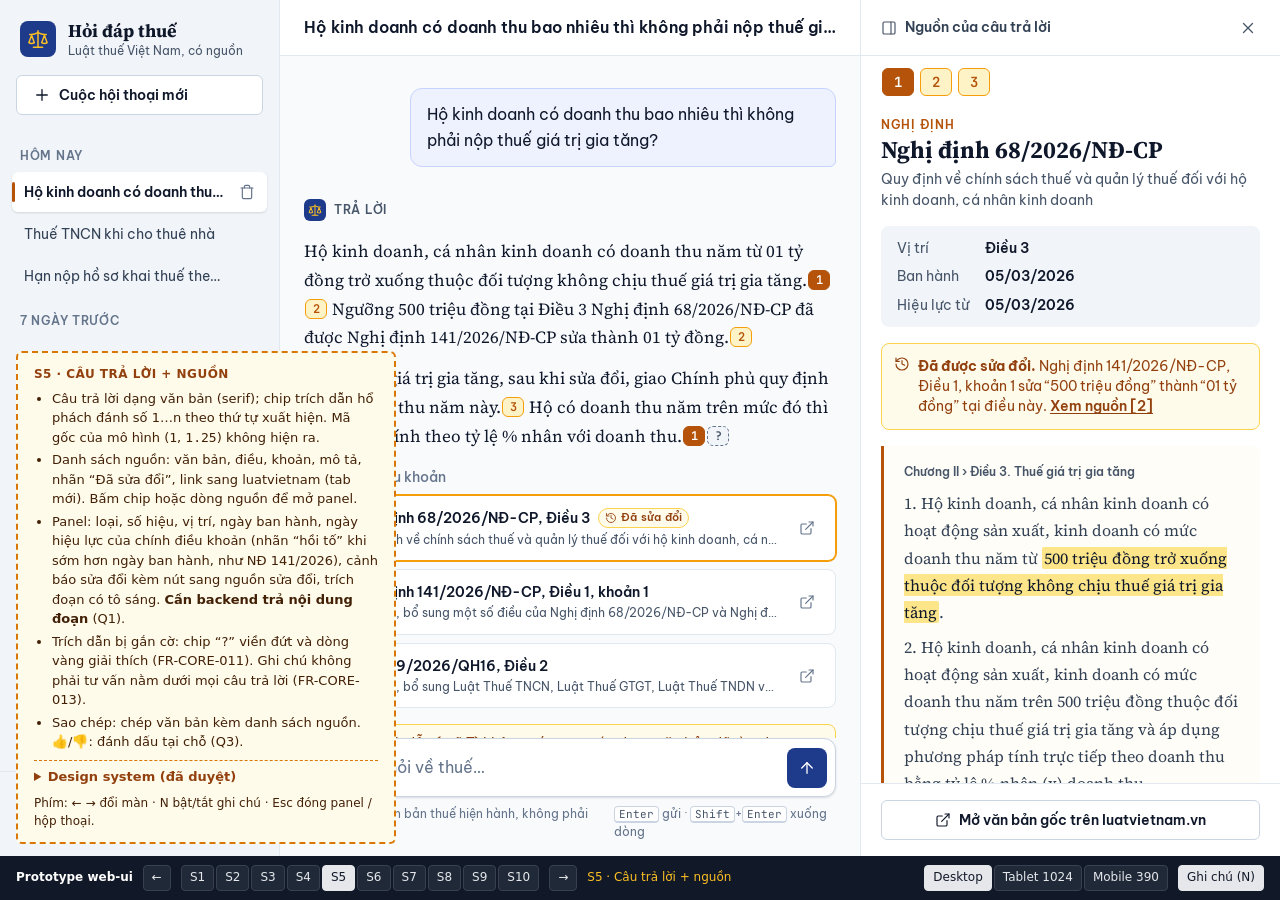
==== commit 7b015ed0: "docs: show the issue date beside the effective date in the web UI prototype - decrees and laws can t" ====
--- a/docs/discovery/prototypes/web-ui.html
+++ b/docs/discovery/prototypes/web-ui.html
@@ -259,6 +259,7 @@
 .facts { display: grid; grid-template-columns: auto 1fr; gap: var(--s-2) var(--s-4); margin: 0; font-size: var(--fs-14); padding: var(--s-3) var(--s-4); background: var(--surface-2); border-radius: var(--r-md); }
 .facts dt { color: var(--muted); }
 .facts dd { margin: 0; font-weight: 600; font-variant-numeric: tabular-nums; }
+.facts .retro { display: inline-block; margin-left: var(--s-1); font-size: var(--fs-12); font-weight: 500; color: var(--warn-ink); }
 .excerpt { margin: 0; padding: var(--s-4) var(--s-4) var(--s-4) var(--s-5); border-left: 3px solid var(--accent); background: var(--excerpt-bg); border-radius: 0 var(--r-md) var(--r-md) 0; font-family: var(--font-doc); font-size: var(--fs-16); line-height: 1.7; color: var(--ink-2); }
 .excerpt .loc { display: block; font-family: var(--font-ui); font-size: var(--fs-12); font-weight: 600; color: var(--muted); margin-bottom: var(--s-2); }
 .excerpt mark { background: var(--mark); color: var(--ink); padding: 0 2px; border-radius: 2px; }
@@ -289,10 +290,9 @@
 .docs { flex: 1; overflow-y: auto; padding: 0 var(--s-6) var(--s-5); border-top: 1px solid var(--line); }
 .docs h3 { position: sticky; top: 0; margin: 0; padding: var(--s-3) 0 var(--s-2); background: var(--surface); font-size: var(--fs-12); font-weight: 600; color: var(--subtle); text-transform: uppercase; letter-spacing: .06em; }
 .docs ul { list-style: none; margin: 0; padding: 0; }
-.doc-row { display: grid; grid-template-columns: minmax(0, 1fr) auto auto; gap: var(--s-3); align-items: center; padding: var(--s-2) 0; border-bottom: 1px solid var(--line); }
+.doc-row { display: grid; grid-template-columns: minmax(0, 1fr) auto; gap: var(--s-3); align-items: center; padding: var(--s-2) 0; border-bottom: 1px solid var(--line); }
 .doc-row b { display: block; font-size: var(--fs-14); }
 .doc-row span { display: -webkit-box; -webkit-line-clamp: 2; -webkit-box-orient: vertical; overflow: hidden; font-size: var(--fs-12); color: var(--muted); }
-.doc-row time { font-size: var(--fs-12); color: var(--muted); font-variant-numeric: tabular-nums; white-space: nowrap; }
 .docs-none { padding: var(--s-6) 0; text-align: center; color: var(--muted); font-size: var(--fs-14); }
 .toast { position: absolute; left: 50%; bottom: 100px; z-index: var(--z-toast); transform: translate(-50%, 8px); opacity: 0; pointer-events: none; display: flex; align-items: center; gap: var(--s-2); padding: var(--s-2) var(--s-4); border-radius: var(--r-md); background: var(--ink); color: #fff; font-size: var(--fs-14); box-shadow: var(--shadow-2); white-space: nowrap; transition: opacity var(--t-base) var(--ease-out), transform var(--t-base) var(--ease-out); }
 .toast.show { opacity: 1; transform: translate(-50%, 0); }
@@ -328,8 +328,6 @@
   .dlg.wide { height: 90%; }
   .dlg-head, .dlg-body, .dlg-foot, .docs-tools, .docs { padding-left: var(--s-4); padding-right: var(--s-4); }
   .dlg-foot .btn { flex: 1; }
-  .doc-row { grid-template-columns: minmax(0, 1fr) auto; }
-  .doc-row time { display: none; }
   .status { padding: var(--s-8) var(--s-5); }
 }
 @media (prefers-reduced-motion: reduce) {
@@ -530,7 +528,7 @@
   nd68_d3: {
     doc_id: "427630", kind: "Nghị định", document: "Nghị định 68/2026/NĐ-CP", where: "Điều 3",
     desc: "Quy định về chính sách thuế và quản lý thuế đối với hộ kinh doanh, cá nhân kinh doanh",
-    loc: "Chương II › Điều 3. Thuế giá trị gia tăng", effective: "05/03/2026",
+    loc: "Chương II › Điều 3. Thuế giá trị gia tăng", issued: "05/03/2026", effective: "05/03/2026",
     amended_by: { doc_id: "433387", text: "Nghị định 141/2026/NĐ-CP, Điều 1, khoản 1 sửa “500 triệu đồng” thành “01 tỷ đồng” tại điều này." },
     excerpt: ["1. Hộ kinh doanh, cá nhân kinh doanh có hoạt động sản xuất, kinh doanh có mức doanh thu năm từ <mark>500 triệu đồng trở xuống thuộc đối tượng không chịu thuế giá trị gia tăng</mark>.",
               "2. Hộ kinh doanh, cá nhân kinh doanh có hoạt động sản xuất, kinh doanh có mức doanh thu năm trên 500 triệu đồng thuộc đối tượng chịu thuế giá trị gia tăng và áp dụng phương pháp tính trực tiếp theo doanh thu bằng tỷ lệ % nhân (x) doanh thu. …"],
@@ -539,7 +537,7 @@
   nd68_d4: {
     doc_id: "427630", kind: "Nghị định", document: "Nghị định 68/2026/NĐ-CP", where: "Điều 4",
     desc: "Quy định về chính sách thuế và quản lý thuế đối với hộ kinh doanh, cá nhân kinh doanh",
-    loc: "Chương II › Điều 4. Thuế thu nhập cá nhân", effective: "05/03/2026",
+    loc: "Chương II › Điều 4. Thuế thu nhập cá nhân", issued: "05/03/2026", effective: "05/03/2026",
     amended_by: { doc_id: "433387", text: "Nghị định 141/2026/NĐ-CP, Điều 1, khoản 1 sửa “500 triệu đồng” thành “01 tỷ đồng” tại điều này." },
     excerpt: ["1. Cá nhân cư trú có hoạt động sản xuất, kinh doanh, bao gồm cả cá nhân đăng ký thành lập hộ kinh doanh hoặc người được các thành viên hộ gia đình ủy quyền làm người đại diện hộ kinh doanh (sau đây gọi là cá nhân kinh doanh) có mức doanh thu năm từ <mark>500 triệu đồng trở xuống không phải nộp thuế thu nhập cá nhân</mark>.",
               "2. Cá nhân kinh doanh có doanh thu năm trên mức doanh thu quy định tại khoản 1 Điều này thực hiện nộp thuế theo quy định tại <mark>Điều 7 Luật Thuế thu nhập cá nhân số 109/2025/QH15</mark>. …"],
@@ -548,14 +546,14 @@
   nd141_d1k1: {
     doc_id: "433387", kind: "Nghị định", document: "Nghị định 141/2026/NĐ-CP", where: "Điều 1, khoản 1",
     desc: "Sửa đổi, bổ sung một số điều của Nghị định 68/2026/NĐ-CP và Nghị định 320/2025/NĐ-CP",
-    loc: "Điều 1 › Khoản 1", effective: "01/01/2026",
+    loc: "Điều 1 › Khoản 1", issued: "29/04/2026", effective: "01/01/2026",
     excerpt: ["1. Sửa đổi cụm từ <mark>“500 triệu đồng” thành “01 tỷ đồng” tại Điều 3, Điều 4</mark>, khoản 1 Điều 8, Điều 9, Điều 10, khoản 3 Điều 11, khoản 1 và khoản 2 Điều 12, khoản 4 Điều 17, khoản 3 Điều 18 Nghị định số 68/2026/NĐ-CP."],
     url: "https://luatvietnam.vn/thue/nghi-dinh-141-2026-nd-cp-sua-doi-chinh-sach-thue-cho-ho-kinh-doanh-va-ca-nhan-kinh-doanh-433387-d1.html"
   },
   l09_d2: {
     doc_id: "434729", kind: "Luật", document: "Luật 09/2026/QH16", where: "Điều 2",
     desc: "Sửa đổi, bổ sung Luật Thuế TNCN, Luật Thuế GTGT, Luật Thuế TNDN và Luật Thuế TTĐB",
-    loc: "Điều 2 › sửa khoản 25 Điều 5 Luật Thuế giá trị gia tăng", effective: "01/01/2026",
+    loc: "Điều 2 › sửa khoản 25 Điều 5 Luật Thuế giá trị gia tăng", issued: "24/04/2026", effective: "01/01/2026",
     excerpt: ["“25. Hàng hóa, dịch vụ của hộ, cá nhân sản xuất, kinh doanh có <mark>doanh thu năm từ mức quy định của Chính phủ trở xuống</mark>; tài sản của tổ chức, cá nhân không kinh doanh, không phải là người nộp thuế giá trị gia tăng bán ra; … Căn cứ các chỉ số kinh tế vĩ mô, khả năng cân đối ngân sách, Chính phủ quy định mức doanh thu năm tại khoản này phù hợp với bối cảnh kinh tế - xã hội trong từng thời kỳ.”"],
     url: "https://luatvietnam.vn/thue/luat-thue-sua-doi-2026-so-09-2026-qh16-434729-d1.html"
   }
@@ -650,7 +648,7 @@
   { id: "S5", name: "Câu trả lời + nguồn", turns: [T_VAT], history: "full", current: T_VAT.question, composer: "ready", panel: [0, 1],
     notes: ["Câu trả lời dạng văn bản (serif); chip trích dẫn hổ phách đánh số 1…n theo thứ tự xuất hiện. Mã gốc của mô hình (<code>1</code>, <code>1.25</code>) không hiện ra.",
             "Danh sách nguồn: văn bản, điều, khoản, mô tả, nhãn “Đã sửa đổi”, link sang luatvietnam (tab mới). Bấm chip hoặc dòng nguồn để mở panel.",
-            "Panel: loại, số hiệu, vị trí, ngày hiệu lực, cảnh báo sửa đổi kèm nút sang nguồn sửa đổi, trích đoạn có tô sáng. <b>Cần backend trả nội dung đoạn</b> (Q1).",
+            "Panel: loại, số hiệu, vị trí, ngày ban hành, ngày hiệu lực của chính điều khoản (nhãn “hồi tố” khi sớm hơn ngày ban hành, như NĐ 141/2026), cảnh báo sửa đổi kèm nút sang nguồn sửa đổi, trích đoạn có tô sáng. <b>Cần backend trả nội dung đoạn</b> (Q1).",
             "Trích dẫn bị gắn cờ: chip “?” viền đứt và dòng vàng giải thích (FR-CORE-011). Ghi chú không phải tư vấn nằm dưới mọi câu trả lời (FR-CORE-013).",
             "Sao chép: chép văn bản kèm danh sách nguồn. 👍/👎: đánh dấu tại chỗ (Q3)."] },
   { id: "S6", name: "Không tìm thấy", turns: [T_NF], history: "full", current: T_NF.question, composer: "ready",
@@ -671,7 +669,7 @@
             "Xóa xong thì hiện toast “Đã xóa hội thoại”. Xóa hội thoại đang mở thì về màn chào."] },
   { id: "S10", name: "Danh sách văn bản", turns: [T_VAT], history: "full", current: T_VAT.question, composer: "ready", dialog: "docs",
     notes: ["Mở từ “Xem danh sách” ở chân thanh bên, và từ màn không tìm thấy (S6).",
-            "30 văn bản theo ba nhóm Luật / Nghị định / Thông tư: số hiệu, tên, ngày hiệu lực sớm nhất trong corpus, link gốc. Ô lọc theo số hiệu hoặc tên chạy được.",
+            "30 văn bản theo ba nhóm Luật / Nghị định / Thông tư: số hiệu, tên, link gốc. Không có cột ngày (lựa chọn 8A trên #30). Ô lọc theo số hiệu hoặc tên chạy được.",
             "Dữ liệu lấy từ <code>data/processed/_index.json</code> và các chunk; API trả về khi trang mở (Q5)."] }
 ];
 
@@ -825,7 +823,7 @@
   const by = s.amended_by ? t.sources.findIndex(x => x.doc_id === s.amended_by.doc_id) + 1 : 0;
   $("#panel-body").innerHTML = `
     <div><div class="doc-kind">${s.kind}</div><h3 class="doc-title">${s.document}</h3><p class="doc-desc">${s.desc}</p></div>
-    <dl class="facts"><dt>Vị trí</dt><dd>${s.where}</dd><dt>Hiệu lực từ</dt><dd>${s.effective}</dd></dl>
+    <dl class="facts"><dt>Vị trí</dt><dd>${s.where}</dd><dt>Ban hành</dt><dd>${s.issued}</dd><dt>Hiệu lực từ</dt><dd>${s.effective}${retro(s) ? ` <span class="retro">hồi tố, trước ngày ban hành</span>` : ""}</dd></dl>
     ${s.amended_by ? `<div class="amend">${ic("history")}<div><b>Đã được sửa đổi.</b> ${s.amended_by.text}${by ? ` <button type="button" data-turn="${ti}" data-src="${by}">Xem nguồn [${by}]</button>` : ""}</div></div>` : ""}
     <blockquote class="excerpt"><span class="loc">${s.loc}</span>${s.excerpt.map(p => `<p>${p}</p>`).join("")}</blockquote>`;
   $("#panel-body").scrollTop = 0;
@@ -833,6 +831,8 @@
   document.querySelectorAll(".a-body .cite[data-src]").forEach(c => c.setAttribute("aria-current", c.dataset.turn == ti && c.dataset.src == n));
   document.querySelectorAll(".src").forEach(li => li.classList.toggle("active", li.dataset.turn == ti && li.dataset.row == n));
 }
+const dmy = d => d.split("/").reverse().join("");
+const retro = s => dmy(s.effective) < dmy(s.issued);
 function closePanel() {
   state.panel = null;
   app.classList.add("panel-closed");
@@ -851,7 +851,7 @@
   const rows = DOCS.filter(d => !q || (d[0] + " " + d[1] + " " + d[2]).toLowerCase().includes(q));
   const html = ["Luật", "Nghị định", "Thông tư"].map(k => {
     const g = rows.filter(d => d[0] === k); if (!g.length) return "";
-    return `<h3>${k} · ${g.length}</h3><ul>` + g.map(d => `<li class="doc-row"><div><b>${d[0]} ${d[1]}</b><span>${d[2]}</span></div><time>${d[3]}</time>
+    return `<h3>${k} · ${g.length}</h3><ul>` + g.map(d => `<li class="doc-row"><div><b>${d[0]} ${d[1]}</b><span>${d[2]}</span></div>
       <a class="src-ext" href="https://luatvietnam.vn/thue/${d[4]}.html" target="_blank" rel="noopener" aria-label="Mở ${d[0]} ${d[1]} trên luatvietnam.vn (tab mới)">${ic("ext")}</a></li>`).join("") + `</ul>`;
   }).join("");
   $("#docs").innerHTML = html || `<div class="docs-none">Không có văn bản nào khớp “${esc(q)}”.</div>`;
